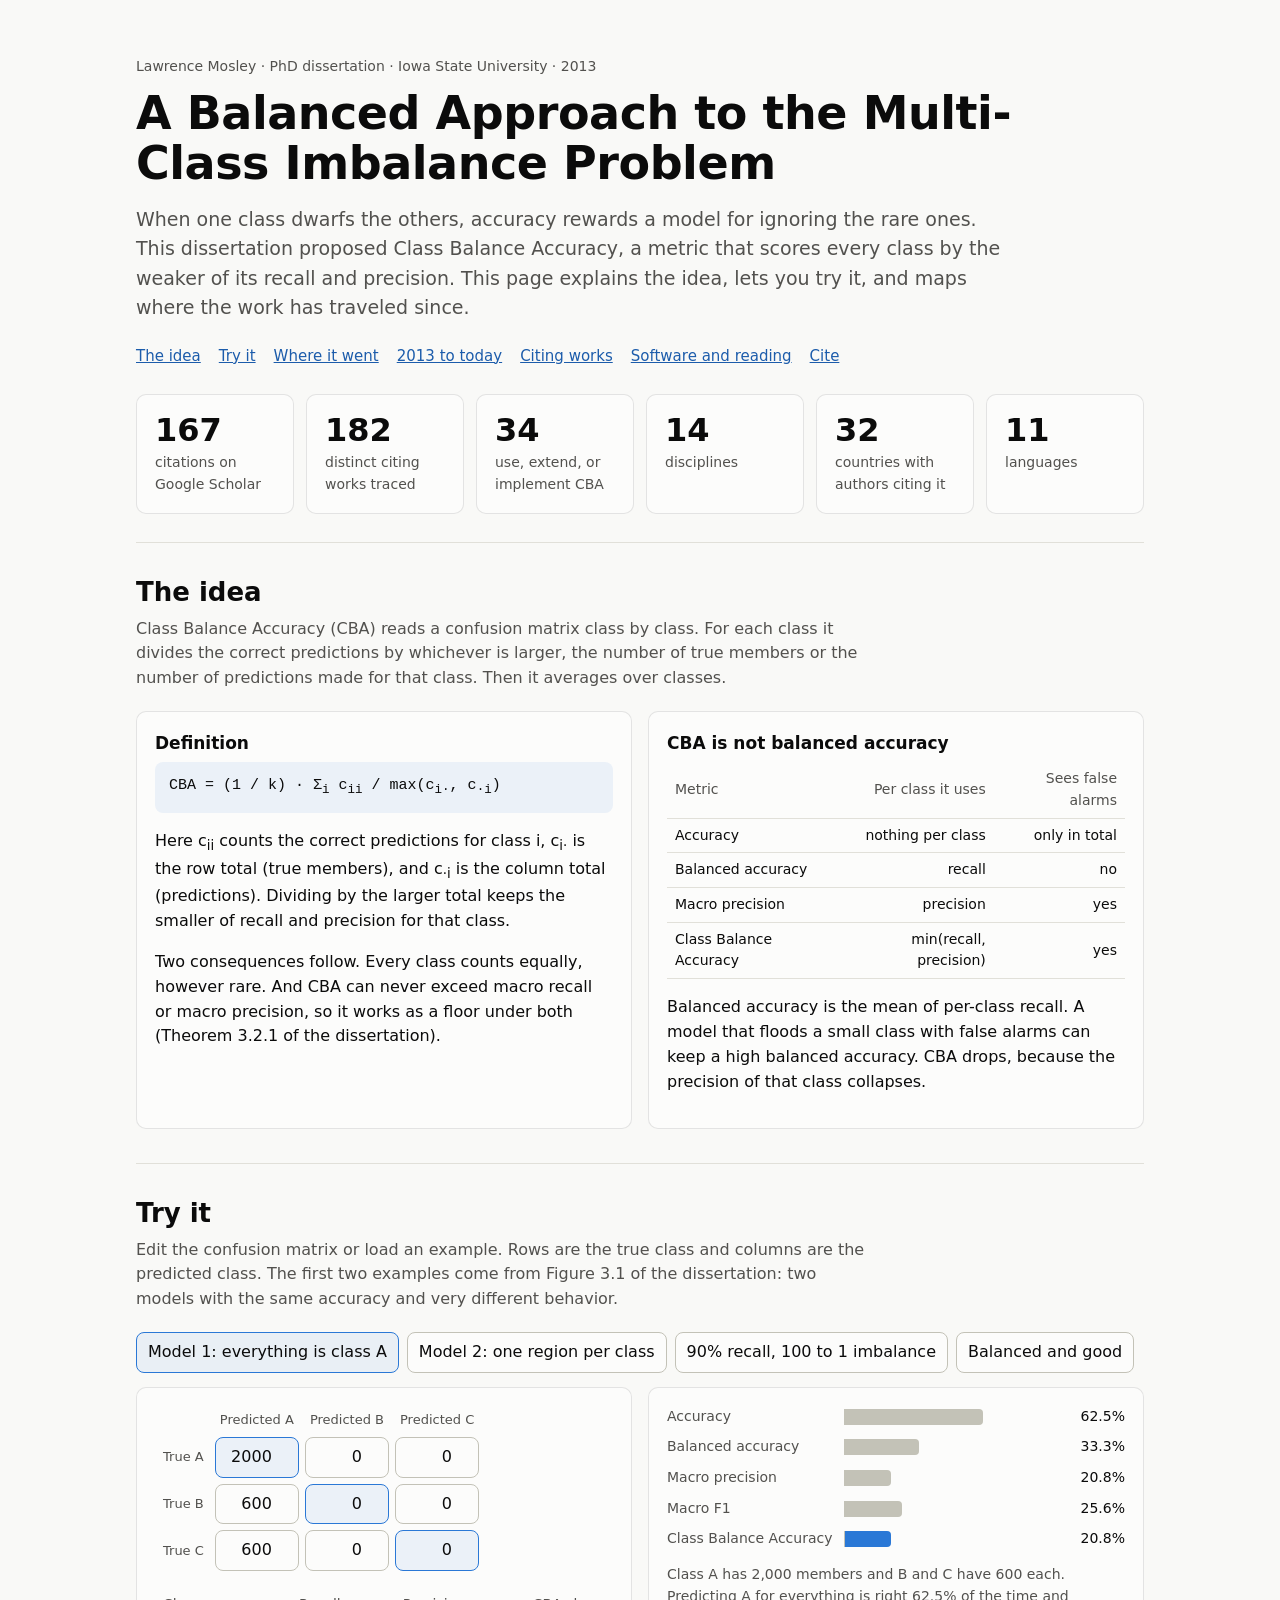
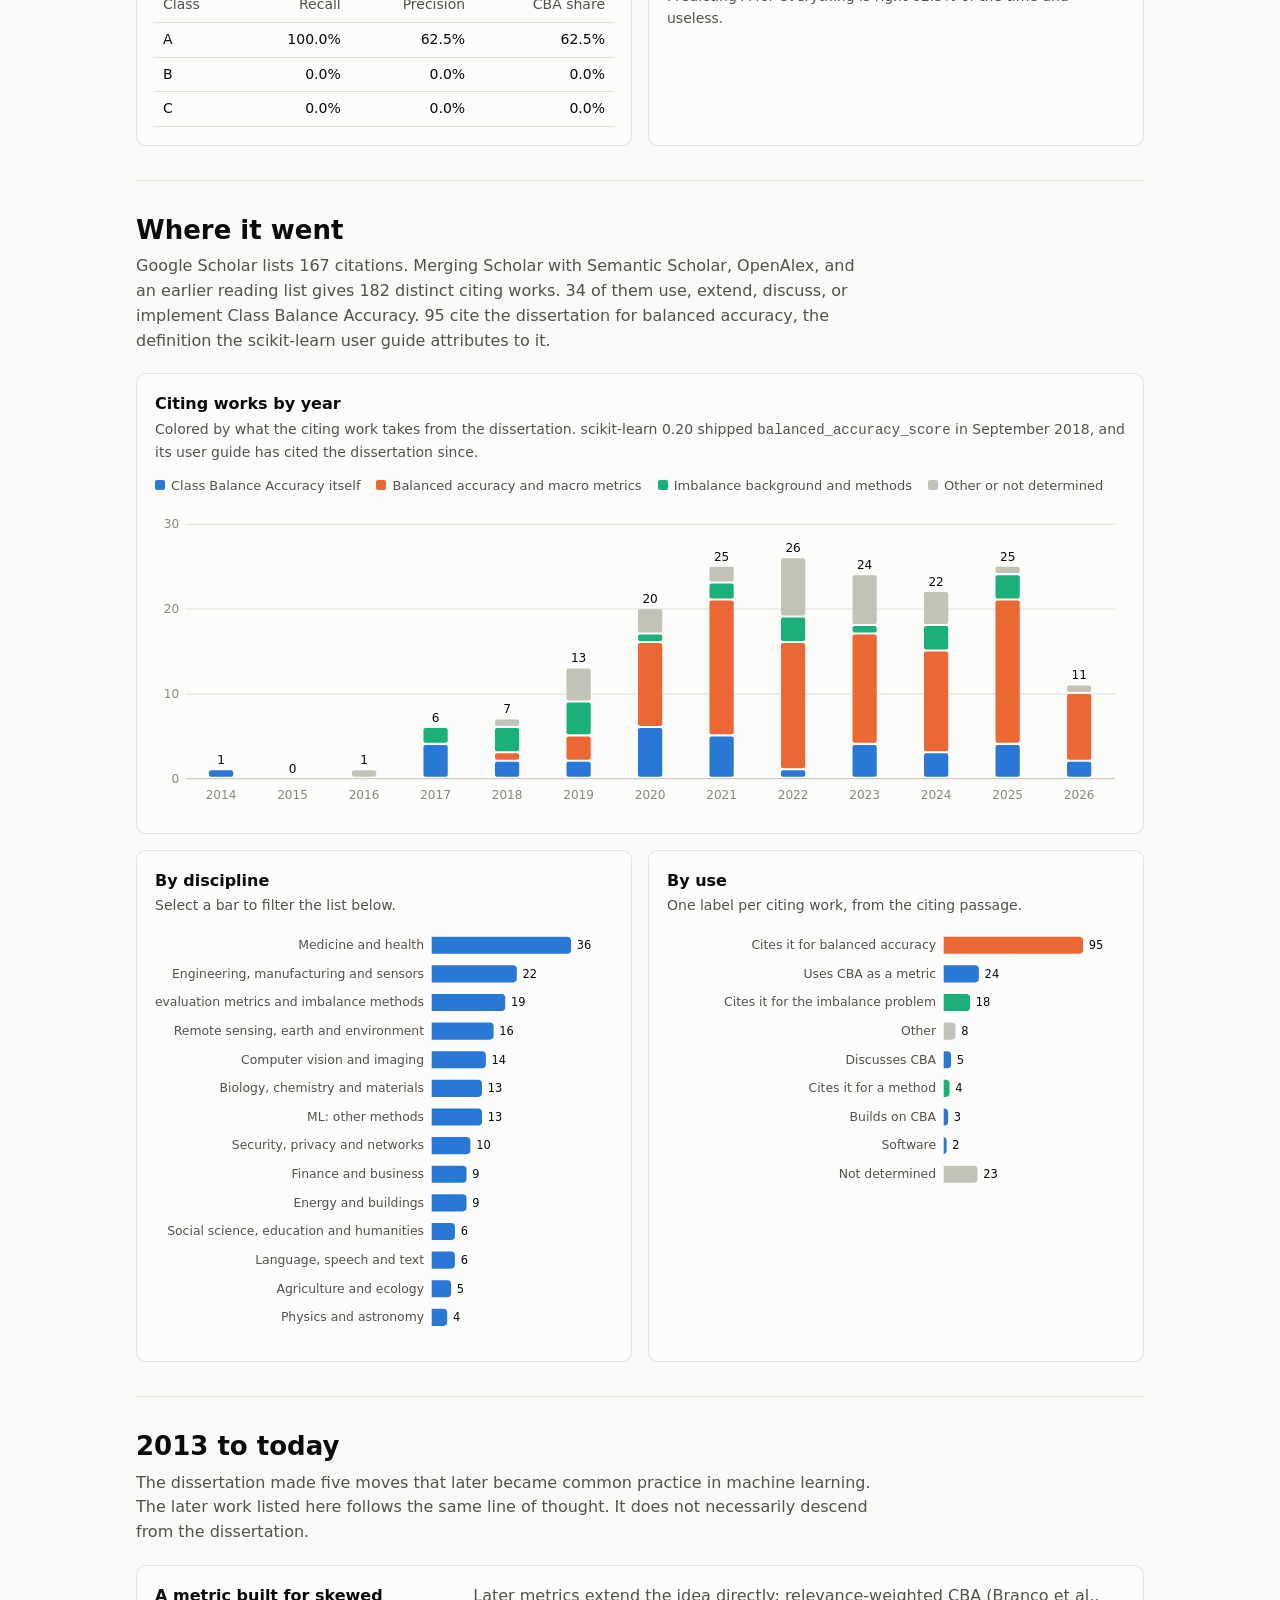
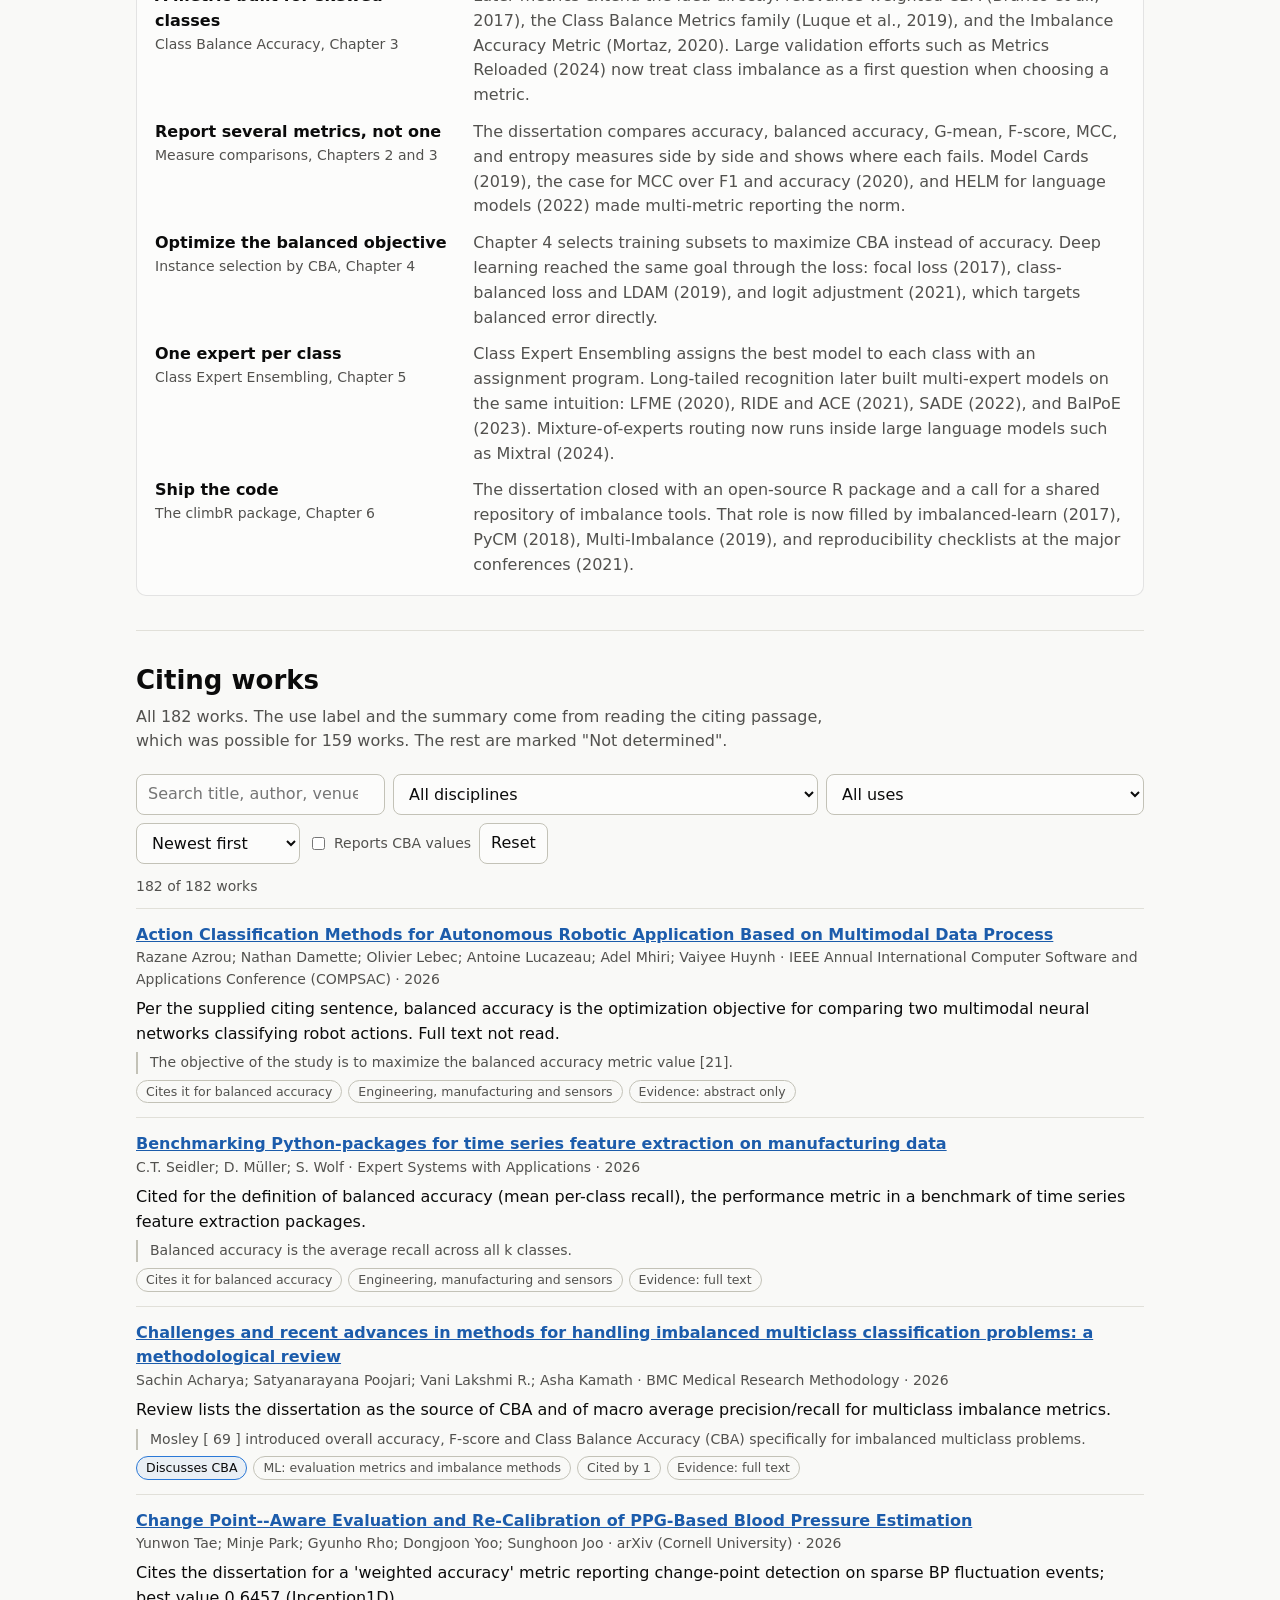
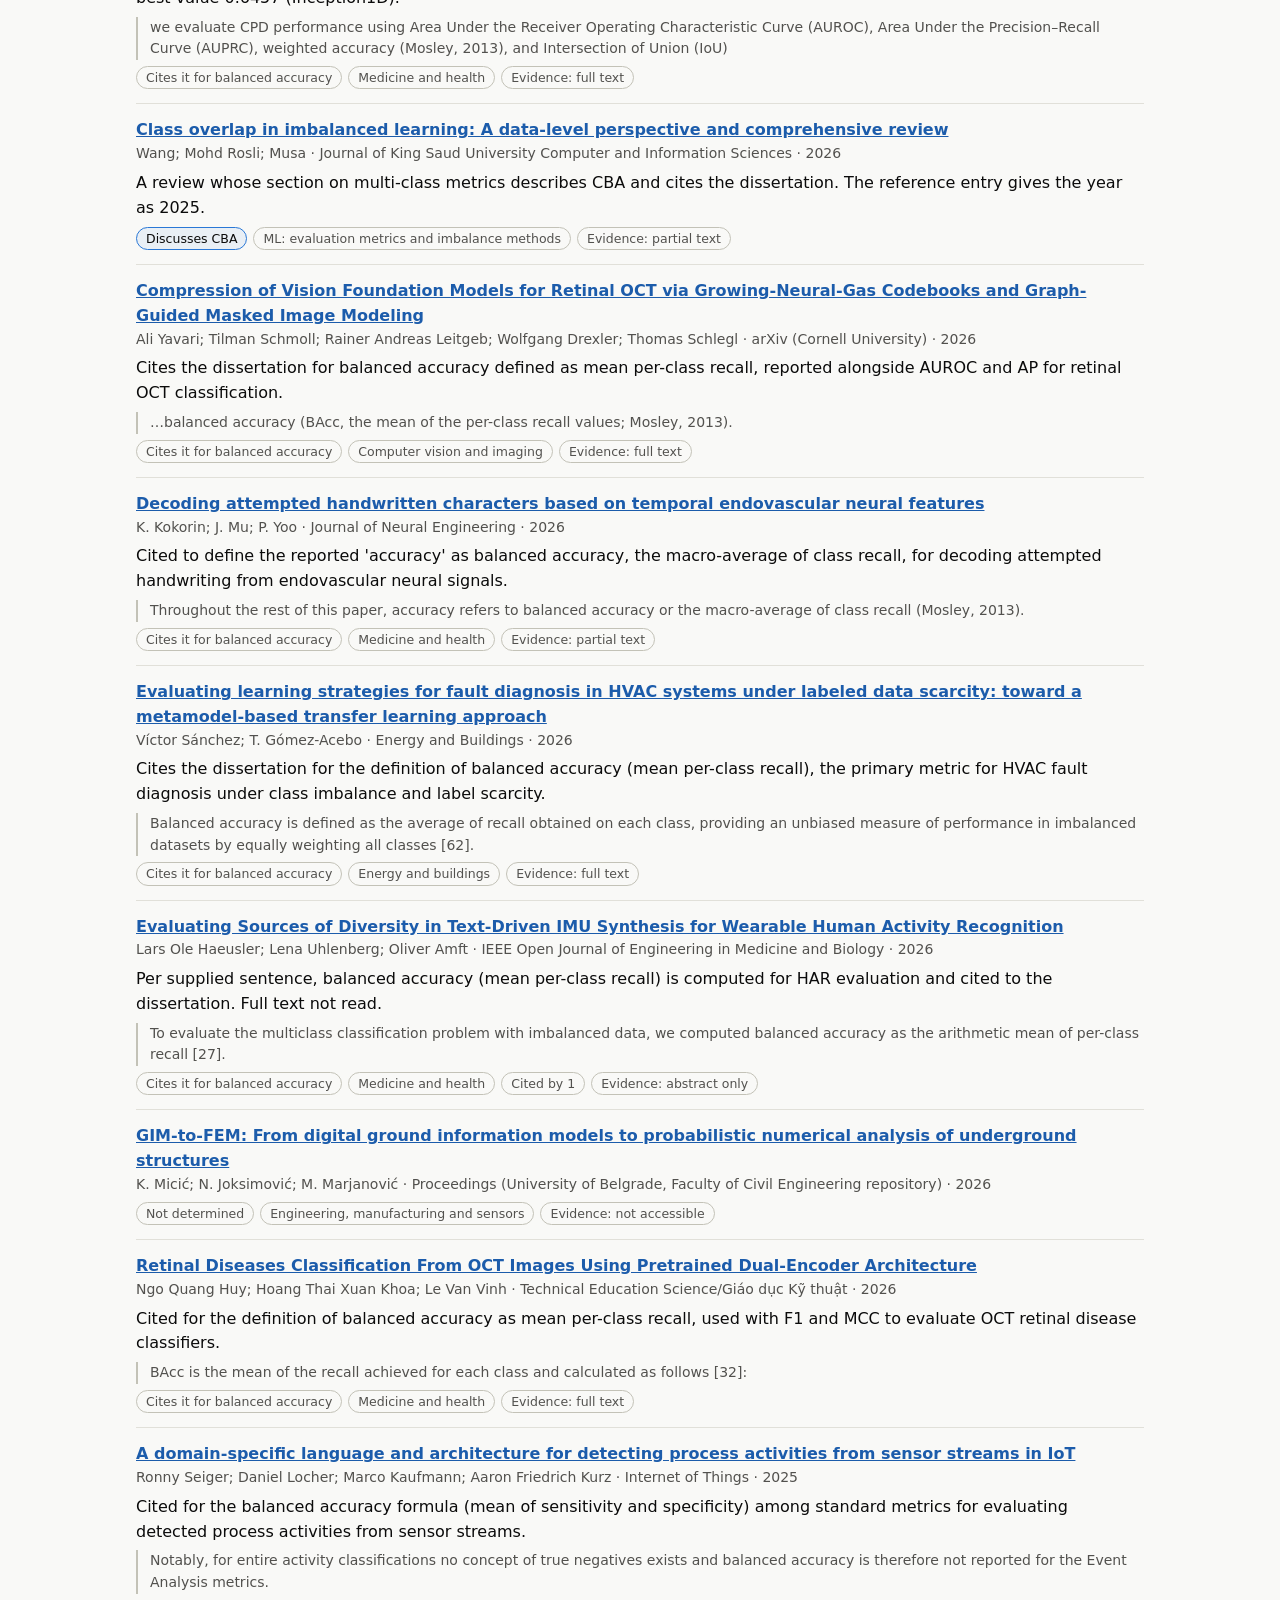
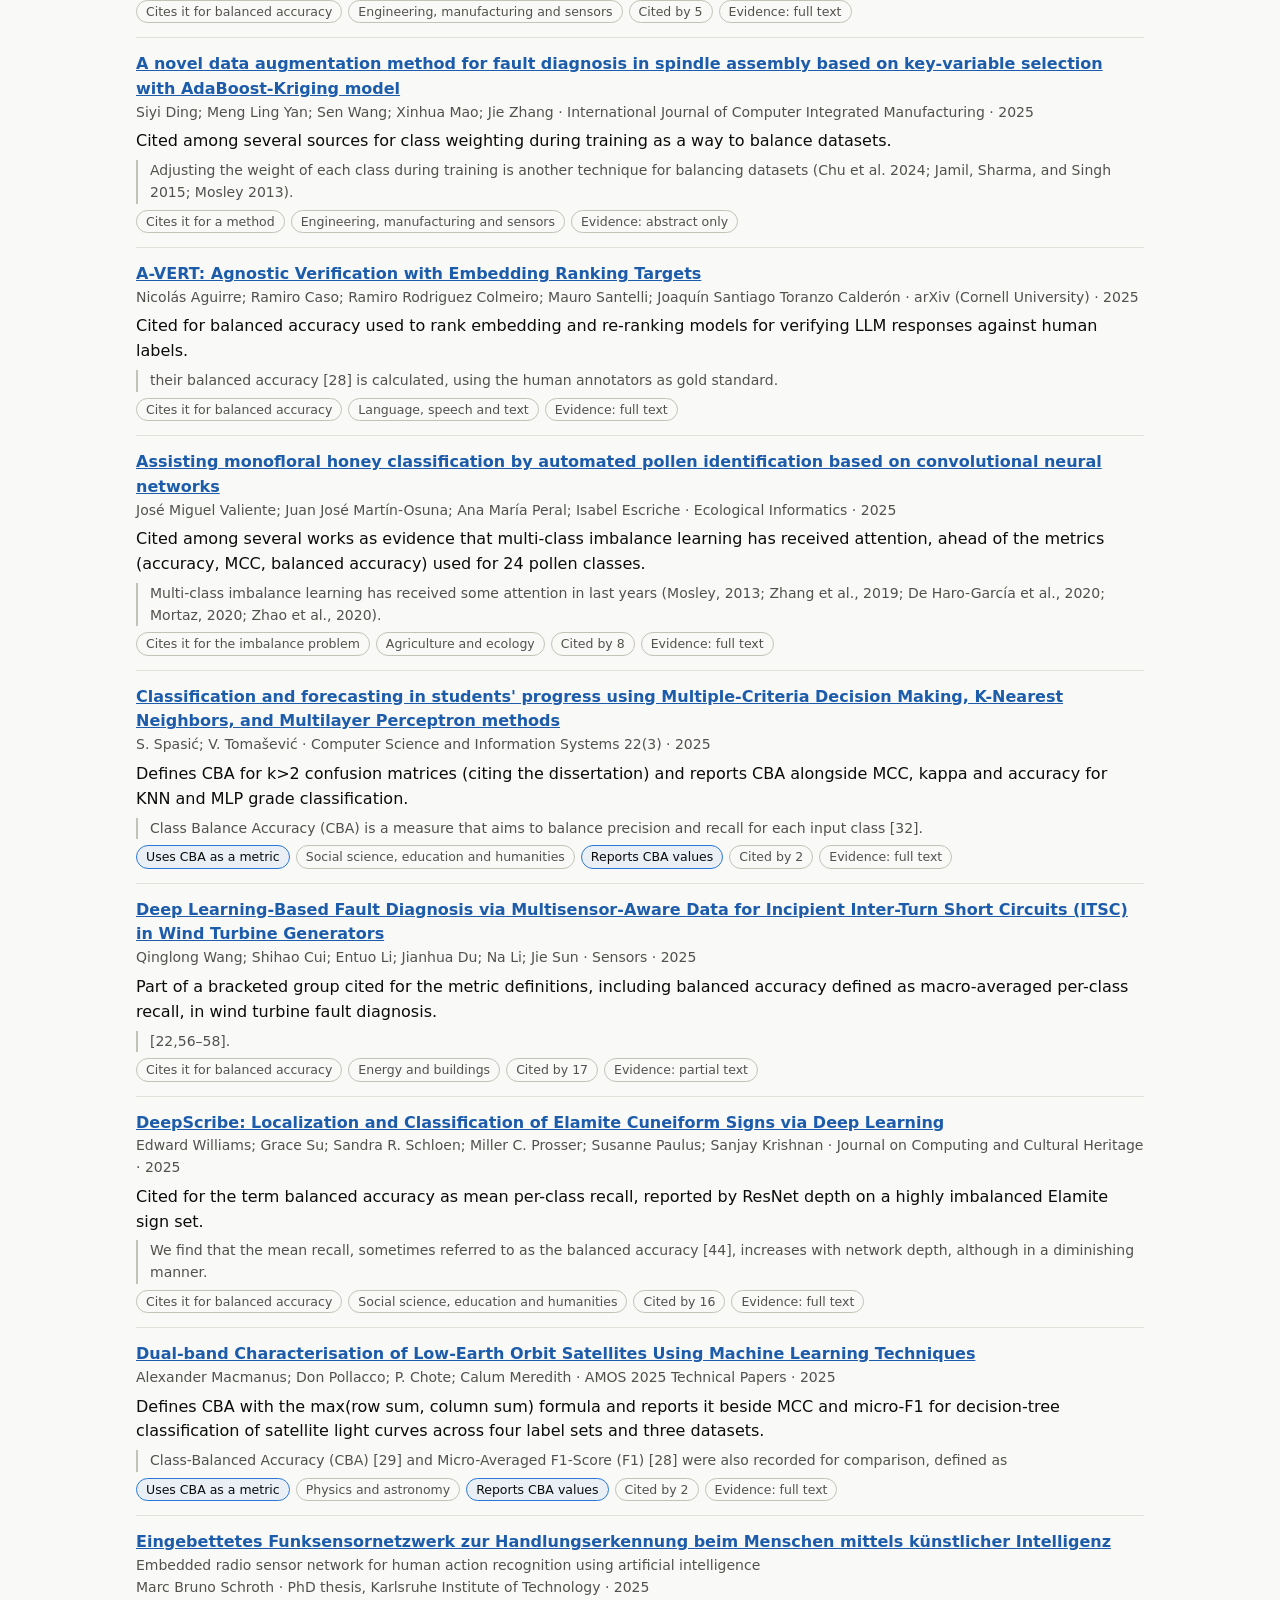
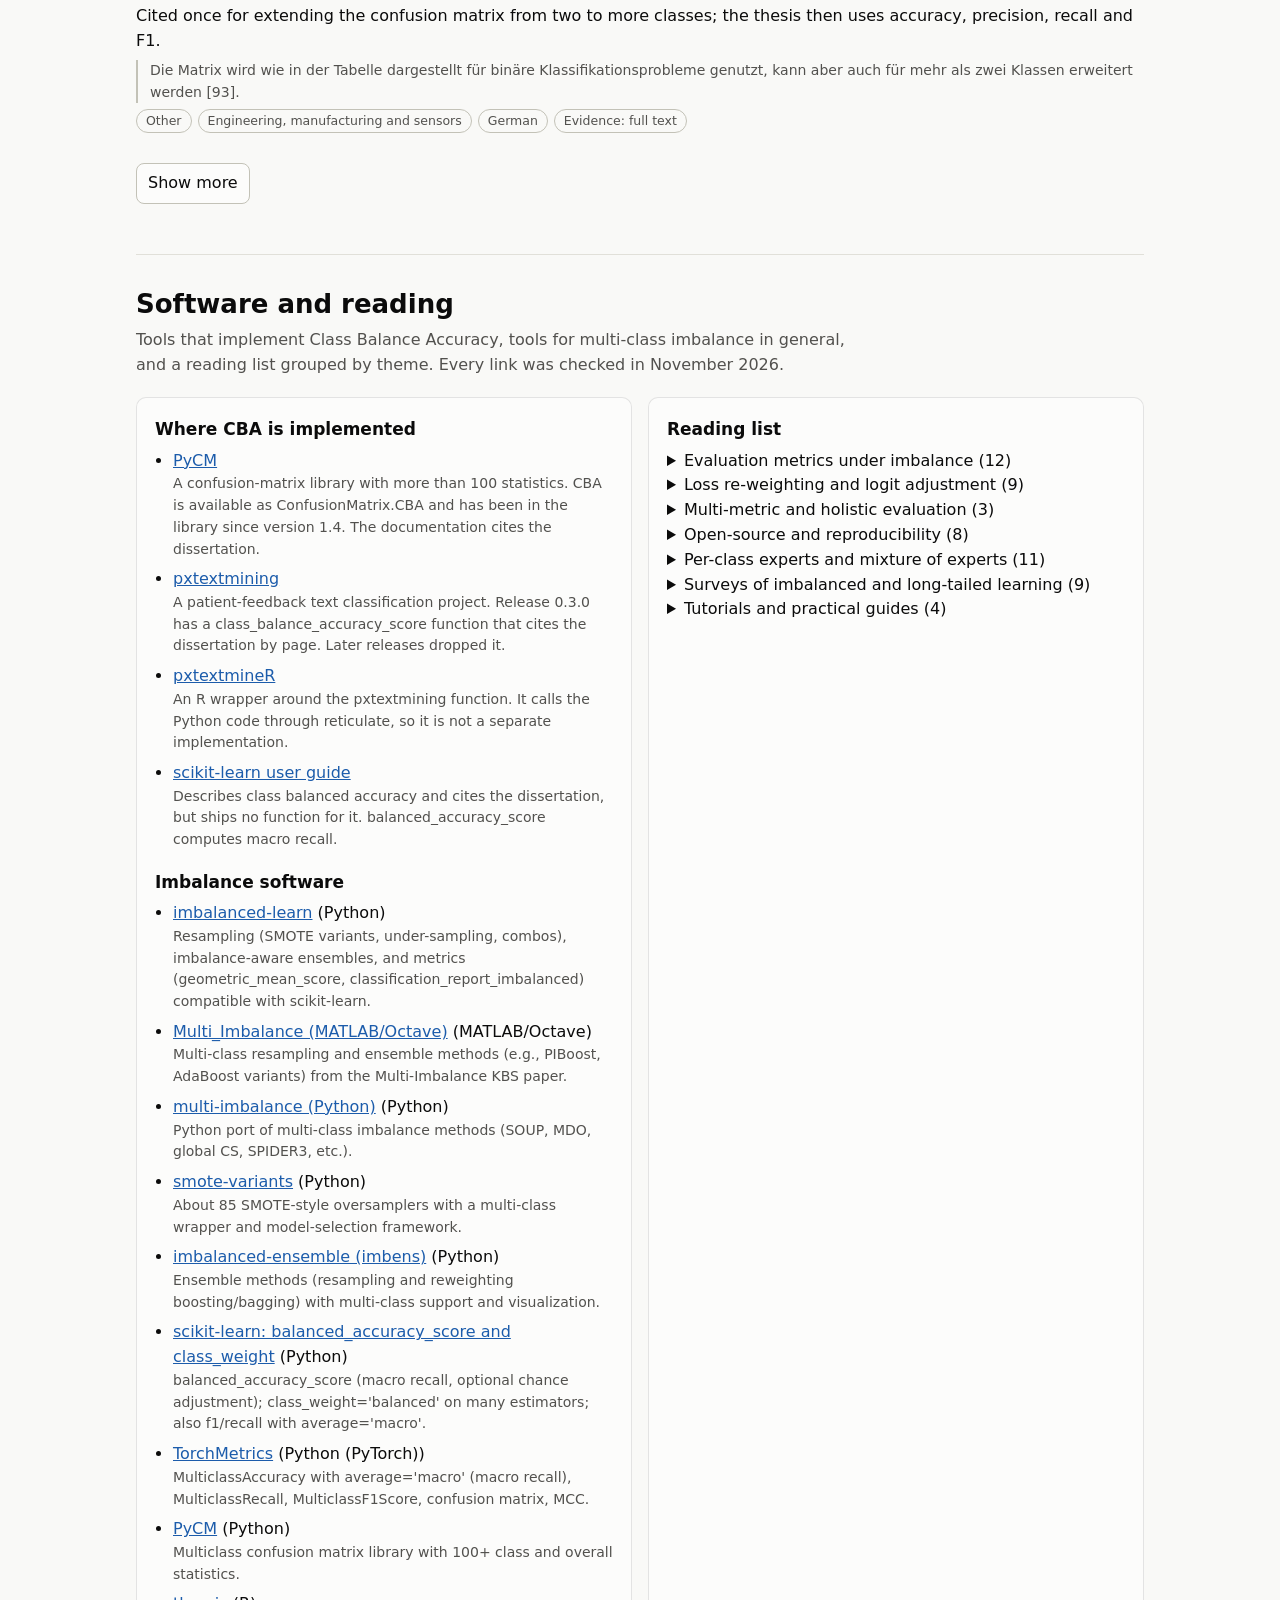
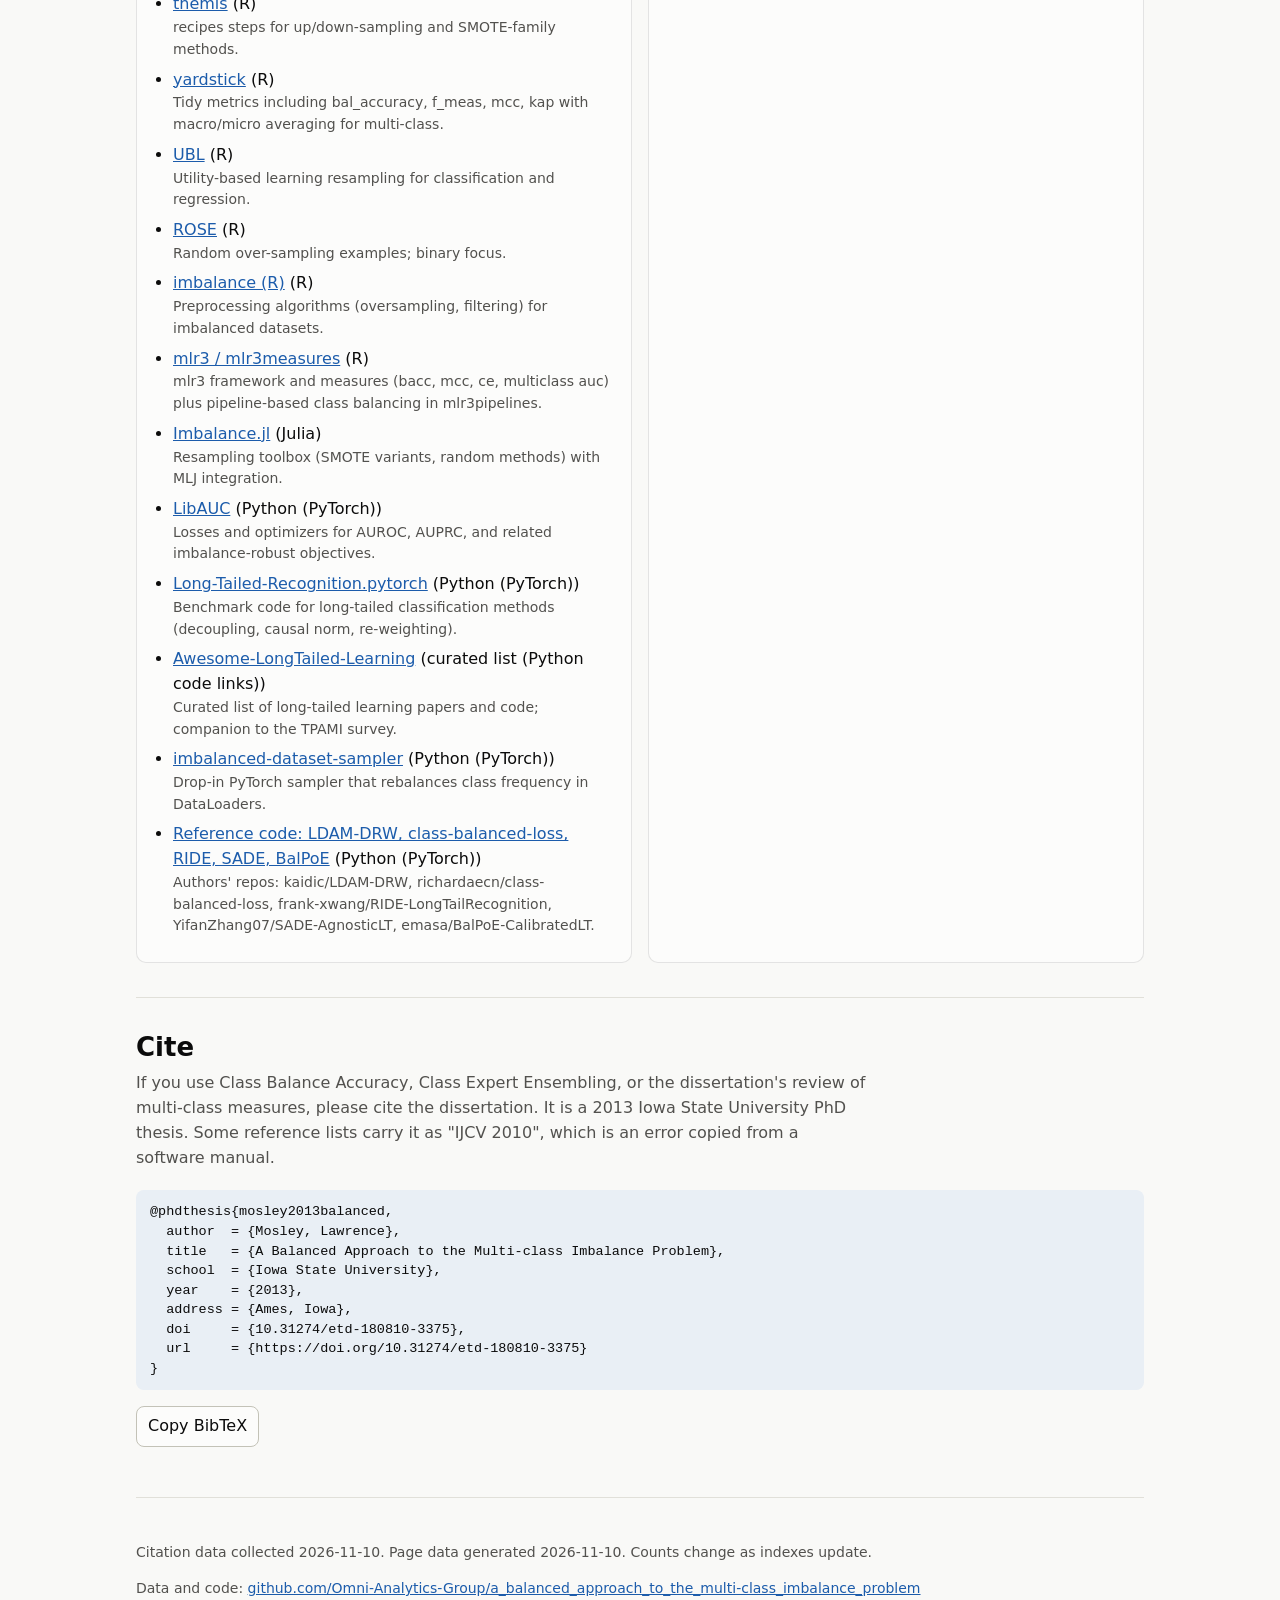
==== docs/index.html @ 53ce23ea "feat: rebuild the repo as a hub for Class Balance Accuracy and its citations Replace the 2022 README" ====
<!doctype html>
<html lang="en">
<head>
  <meta charset="utf-8">
  <meta name="viewport" content="width=device-width, initial-scale=1">
  <title>A Balanced Approach to the Multi-Class Imbalance Problem</title>
  <meta name="description" content="Class Balance Accuracy, the 2013 dissertation that introduced it, the works that cite it, and a guide to modern multi-class imbalance research.">
  <link rel="stylesheet" href="style.css">
</head>
<body>
  <div class="wrap">
    <header class="hero">
      <p class="eyebrow">Lawrence Mosley · PhD dissertation · Iowa State University · 2013</p>
      <h1>A Balanced Approach to the Multi-Class Imbalance Problem</h1>
      <p class="lede">When one class dwarfs the others, accuracy rewards a model for ignoring the rare ones. This dissertation proposed Class Balance Accuracy, a metric that scores every class by the weaker of its recall and precision. This page explains the idea, lets you try it, and maps where the work has traveled since.</p>
      <nav class="jump" aria-label="Sections">
        <a href="#idea">The idea</a>
        <a href="#try">Try it</a>
        <a href="#impact">Where it went</a>
        <a href="#lineage">2013 to today</a>
        <a href="#explorer">Citing works</a>
        <a href="#resources">Software and reading</a>
        <a href="#cite">Cite</a>
      </nav>
      <div class="tiles" id="tiles"></div>
    </header>

    <main>
      <section id="idea">
        <h2>The idea</h2>
        <p class="section-note">Class Balance Accuracy (CBA) reads a confusion matrix class by class. For each class it divides the correct predictions by whichever is larger, the number of true members or the number of predictions made for that class. Then it averages over classes.</p>
        <div class="two-col">
          <div class="card">
            <h3>Definition</h3>
            <div class="formula">CBA = (1 / k) · Σ<sub>i</sub> c<sub>ii</sub> / max(c<sub>i·</sub>, c<sub>·i</sub>)</div>
            <p>Here c<sub>ii</sub> counts the correct predictions for class i, c<sub>i·</sub> is the row total (true members), and c<sub>·i</sub> is the column total (predictions). Dividing by the larger total keeps the smaller of recall and precision for that class.</p>
            <p>Two consequences follow. Every class counts equally, however rare. And CBA can never exceed macro recall or macro precision, so it works as a floor under both (Theorem 3.2.1 of the dissertation).</p>
          </div>
          <div class="card">
            <h3>CBA is not balanced accuracy</h3>
            <table class="plain">
              <thead><tr><th>Metric</th><th>Per class it uses</th><th>Sees false alarms</th></tr></thead>
              <tbody>
                <tr><td>Accuracy</td><td>nothing per class</td><td>only in total</td></tr>
                <tr><td>Balanced accuracy</td><td>recall</td><td>no</td></tr>
                <tr><td>Macro precision</td><td>precision</td><td>yes</td></tr>
                <tr><td>Class Balance Accuracy</td><td>min(recall, precision)</td><td>yes</td></tr>
              </tbody>
            </table>
            <p>Balanced accuracy is the mean of per-class recall. A model that floods a small class with false alarms can keep a high balanced accuracy. CBA drops, because the precision of that class collapses.</p>
          </div>
        </div>
      </section>

      <section id="try">
        <h2>Try it</h2>
        <p class="section-note">Edit the confusion matrix or load an example. Rows are the true class and columns are the predicted class. The first two examples come from Figure 3.1 of the dissertation: two models with the same accuracy and very different behavior.</p>
        <div class="presets" id="presets"></div>
        <div class="two-col">
          <div class="card">
            <table class="matrix" id="matrix" aria-label="Confusion matrix"></table>
            <table class="plain" id="per-class" style="margin-top:14px"></table>
          </div>
          <div class="card">
            <div class="bars" id="metric-bars"></div>
            <p id="calc-note" class="chart-sub" style="margin-top:14px"></p>
          </div>
        </div>
      </section>

      <section id="impact">
        <h2>Where it went</h2>
        <p class="section-note" id="impact-note"></p>
        <div class="card" style="margin-bottom:16px">
          <p class="chart-title">Citing works by year</p>
          <p class="chart-sub">Colored by what the citing work takes from the dissertation. scikit-learn 0.20 shipped <code>balanced_accuracy_score</code> in September 2018, and its user guide has cited the dissertation since.</p>
          <div class="legend" id="year-legend"></div>
          <div id="year-chart"></div>
        </div>
        <div class="two-col">
          <div class="card">
            <p class="chart-title">By discipline</p>
            <p class="chart-sub">Select a bar to filter the list below.</p>
            <div id="discipline-chart"></div>
          </div>
          <div class="card">
            <p class="chart-title">By use</p>
            <p class="chart-sub">One label per citing work, from the citing passage.</p>
            <div id="usage-chart"></div>
          </div>
        </div>
      </section>

      <section id="lineage">
        <h2>2013 to today</h2>
        <p class="section-note">The dissertation made five moves that later became common practice in machine learning. The later work listed here follows the same line of thought. It does not necessarily descend from the dissertation.</p>
        <div class="card lineage">
          <div class="row">
            <div><div class="then">A metric built for skewed classes</div><div class="chapter">Class Balance Accuracy, Chapter 3</div></div>
            <p>Later metrics extend the idea directly: relevance-weighted CBA (Branco et al., 2017), the Class Balance Metrics family (Luque et al., 2019), and the Imbalance Accuracy Metric (Mortaz, 2020). Large validation efforts such as Metrics Reloaded (2024) now treat class imbalance as a first question when choosing a metric.</p>
          </div>
          <div class="row">
            <div><div class="then">Report several metrics, not one</div><div class="chapter">Measure comparisons, Chapters 2 and 3</div></div>
            <p>The dissertation compares accuracy, balanced accuracy, G-mean, F-score, MCC, and entropy measures side by side and shows where each fails. Model Cards (2019), the case for MCC over F1 and accuracy (2020), and HELM for language models (2022) made multi-metric reporting the norm.</p>
          </div>
          <div class="row">
            <div><div class="then">Optimize the balanced objective</div><div class="chapter">Instance selection by CBA, Chapter 4</div></div>
            <p>Chapter 4 selects training subsets to maximize CBA instead of accuracy. Deep learning reached the same goal through the loss: focal loss (2017), class-balanced loss and LDAM (2019), and logit adjustment (2021), which targets balanced error directly.</p>
          </div>
          <div class="row">
            <div><div class="then">One expert per class</div><div class="chapter">Class Expert Ensembling, Chapter 5</div></div>
            <p>Class Expert Ensembling assigns the best model to each class with an assignment program. Long-tailed recognition later built multi-expert models on the same intuition: LFME (2020), RIDE and ACE (2021), SADE (2022), and BalPoE (2023). Mixture-of-experts routing now runs inside large language models such as Mixtral (2024).</p>
          </div>
          <div class="row">
            <div><div class="then">Ship the code</div><div class="chapter">The climbR package, Chapter 6</div></div>
            <p>The dissertation closed with an open-source R package and a call for a shared repository of imbalance tools. That role is now filled by imbalanced-learn (2017), PyCM (2018), Multi-Imbalance (2019), and reproducibility checklists at the major conferences (2021).</p>
          </div>
        </div>
      </section>

      <section id="explorer">
        <h2>Citing works</h2>
        <p class="section-note" id="explorer-note"></p>
        <div class="filters">
          <input type="search" id="search" placeholder="Search title, author, venue, or domain" aria-label="Search citing works">
          <select id="filter-discipline" aria-label="Discipline"></select>
          <select id="filter-usage" aria-label="Use"></select>
          <select id="sort" aria-label="Sort">
            <option value="year">Newest first</option>
            <option value="cited">Most cited first</option>
            <option value="title">Title A to Z</option>
          </select>
          <label class="check"><input type="checkbox" id="filter-values"> Reports CBA values</label>
          <button type="button" id="reset">Reset</button>
        </div>
        <div class="count" id="count" aria-live="polite"></div>
        <div id="works"></div>
        <p><button type="button" id="more">Show more</button></p>
      </section>

      <section id="resources">
        <h2>Software and reading</h2>
        <p class="section-note">Tools that implement Class Balance Accuracy, tools for multi-class imbalance in general, and a reading list grouped by theme. Every link was checked in November 2026.</p>
        <div class="two-col">
          <div class="card">
            <h3>Where CBA is implemented</h3>
            <ul class="resource-list" id="implementations"></ul>
            <h3 style="margin-top:18px">Imbalance software</h3>
            <ul class="resource-list" id="software"></ul>
          </div>
          <div class="card">
            <h3>Reading list</h3>
            <div id="reading"></div>
          </div>
        </div>
      </section>

      <section id="cite">
        <h2>Cite</h2>
        <p class="section-note">If you use Class Balance Accuracy, Class Expert Ensembling, or the dissertation's review of multi-class measures, please cite the dissertation. It is a 2013 Iowa State University PhD thesis. Some reference lists carry it as "IJCV 2010", which is an error copied from a software manual.</p>
        <pre id="bibtex">@phdthesis{mosley2013balanced,
  author  = {Mosley, Lawrence},
  title   = {A Balanced Approach to the Multi-class Imbalance Problem},
  school  = {Iowa State University},
  year    = {2013},
  address = {Ames, Iowa},
  doi     = {10.31274/etd-180810-3375},
  url     = {https://doi.org/10.31274/etd-180810-3375}
}</pre>
        <p><button type="button" id="copy-bibtex">Copy BibTeX</button></p>
      </section>
    </main>

    <footer>
      <p id="footer-note"></p>
      <p>Data and code: <a href="https://github.com/Omni-Analytics-Group/a_balanced_approach_to_the_multi-class_imbalance_problem">github.com/Omni-Analytics-Group/a_balanced_approach_to_the_multi-class_imbalance_problem</a></p>
    </footer>
  </div>
  <div id="tooltip" aria-hidden="true"></div>
  <script src="data.js"></script>
  <script src="app.js"></script>
</body>
</html>
---- docs/style.css ----
:root {
  color-scheme: light;
  --page: #f9f9f7;
  --surface: #fcfcfb;
  --ink: #0b0b0b;
  --ink-2: #52514e;
  --muted: #898781;
  --grid: #e1e0d9;
  --axis: #c3c2b7;
  --border: rgba(11, 11, 11, 0.1);
  --series-1: #2a78d6;
  --series-2: #eb6834;
  --series-3: #1baf7a;
  --neutral: #c3c2b7;
  --link: #1c5cab;
  --wash: rgba(42, 120, 214, 0.08);
}

@media (prefers-color-scheme: dark) {
  :root {
    color-scheme: dark;
    --page: #0d0d0d;
    --surface: #1a1a19;
    --ink: #f0efec;
    --ink-2: #c3c2b7;
    --muted: #898781;
    --grid: #2c2c2a;
    --axis: #383835;
    --border: rgba(255, 255, 255, 0.1);
    --series-1: #3987e5;
    --series-2: #d95926;
    --series-3: #199e70;
    --neutral: #52514e;
    --link: #86b6ef;
    --wash: rgba(57, 135, 229, 0.14);
  }
}

* {
  box-sizing: border-box;
}

html {
  scroll-behavior: smooth;
}

body {
  margin: 0;
  background: var(--page);
  color: var(--ink);
  font-family: system-ui, -apple-system, "Segoe UI", sans-serif;
  font-size: 16px;
  line-height: 1.55;
}

a {
  color: var(--link);
}

.wrap {
  max-width: 1040px;
  margin: 0 auto;
  padding: 0 16px;
}

header.hero {
  padding: 56px 0 28px;
}

.eyebrow {
  color: var(--ink-2);
  font-size: 14px;
  margin: 0 0 10px;
}

h1 {
  font-size: clamp(30px, 5vw, 46px);
  line-height: 1.1;
  margin: 0 0 16px;
  letter-spacing: -0.01em;
}

.lede {
  font-size: 19px;
  color: var(--ink-2);
  max-width: 46em;
  margin: 0 0 22px;
}

nav.jump {
  display: flex;
  flex-wrap: wrap;
  gap: 8px 18px;
  font-size: 15px;
}

section {
  padding: 34px 0;
  border-top: 1px solid var(--grid);
}

h2 {
  font-size: 26px;
  line-height: 1.2;
  margin: 0 0 8px;
}

h3 {
  font-size: 17px;
  margin: 0 0 6px;
}

.section-note {
  color: var(--ink-2);
  max-width: 46em;
  margin: 0 0 20px;
}

.card {
  background: var(--surface);
  border: 1px solid var(--border);
  border-radius: 10px;
  padding: 18px;
}

.tiles {
  display: grid;
  grid-template-columns: repeat(auto-fit, minmax(150px, 1fr));
  gap: 12px;
  margin-top: 26px;
}

.tile .value {
  font-size: 32px;
  font-weight: 600;
  line-height: 1.1;
}

.tile .label {
  color: var(--ink-2);
  font-size: 14px;
  margin-top: 4px;
}

.two-col {
  display: grid;
  grid-template-columns: repeat(auto-fit, minmax(300px, 1fr));
  gap: 16px;
}

.formula {
  font-family: ui-monospace, SFMono-Regular, Menlo, monospace;
  font-size: 15px;
  background: var(--wash);
  border-radius: 8px;
  padding: 12px 14px;
  overflow-x: auto;
  white-space: nowrap;
}

/* Calculator */
.presets {
  display: flex;
  flex-wrap: wrap;
  gap: 8px;
  margin-bottom: 14px;
}

button,
select,
input[type="search"],
input[type="number"] {
  font: inherit;
  color: var(--ink);
  background: var(--surface);
  border: 1px solid var(--axis);
  border-radius: 8px;
  padding: 7px 11px;
}

button {
  cursor: pointer;
}

button:hover,
button[aria-pressed="true"] {
  background: var(--wash);
  border-color: var(--series-1);
}

table.matrix {
  border-collapse: collapse;
  font-variant-numeric: tabular-nums;
}

table.matrix th {
  font-weight: 500;
  font-size: 13px;
  color: var(--ink-2);
  padding: 4px 8px;
  text-align: center;
}

table.matrix td {
  padding: 3px;
}

table.matrix input {
  width: 84px;
  text-align: right;
}

table.matrix td.diagonal input {
  border-color: var(--series-1);
  background: var(--wash);
}

.bars {
  display: grid;
  grid-template-columns: max-content 1fr max-content;
  gap: 9px 12px;
  align-items: center;
}

.bars .name {
  font-size: 14px;
  color: var(--ink-2);
}

.bars .track {
  height: 16px;
  background: transparent;
  border-left: 1px solid var(--axis);
}

.bars .fill {
  height: 16px;
  min-width: 1px;
  border-radius: 0 4px 4px 0;
  background: var(--neutral);
  transition: width 0.2s ease;
}

.bars .fill.accent {
  background: var(--series-1);
}

.bars .number {
  font-variant-numeric: tabular-nums;
  font-size: 14px;
  min-width: 3.4em;
  text-align: right;
}

table.plain {
  border-collapse: collapse;
  width: 100%;
  font-size: 14px;
  font-variant-numeric: tabular-nums;
}

table.plain th,
table.plain td {
  text-align: right;
  padding: 6px 8px;
  border-bottom: 1px solid var(--grid);
}

table.plain th:first-child,
table.plain td:first-child {
  text-align: left;
}

table.plain th {
  color: var(--ink-2);
  font-weight: 500;
}

/* Charts */
.chart-title {
  font-weight: 600;
  margin: 0 0 2px;
}

.chart-sub {
  color: var(--ink-2);
  font-size: 14px;
  margin: 0 0 12px;
}

.legend {
  display: flex;
  flex-wrap: wrap;
  gap: 6px 16px;
  font-size: 13px;
  color: var(--ink-2);
  margin-bottom: 8px;
}

.legend .swatch {
  display: inline-block;
  width: 10px;
  height: 10px;
  border-radius: 2px;
  margin-right: 6px;
}

svg text {
  font-family: inherit;
  fill: var(--muted);
  font-size: 12px;
}

svg text.value {
  fill: var(--ink);
}

svg text.label {
  fill: var(--ink-2);
  font-size: 13px;
}

svg .hit {
  cursor: pointer;
}

/* Marks and labels sit above the hit areas, so let pointer events pass through them. */
svg .mark,
svg text {
  pointer-events: none;
}

svg .hit:focus-visible {
  outline: 2px solid var(--series-1);
  outline-offset: -2px;
}

svg .hit:hover + .mark,
svg .hit:focus + .mark {
  opacity: 0.8;
}

#tooltip {
  position: fixed;
  pointer-events: none;
  background: var(--ink);
  color: var(--surface);
  font-size: 13px;
  line-height: 1.4;
  padding: 7px 10px;
  border-radius: 6px;
  max-width: 280px;
  z-index: 10;
  opacity: 0;
  transition: opacity 0.08s;
  white-space: pre-line;
}

/* Lineage */
.lineage {
  display: grid;
  gap: 12px;
}

.lineage .row {
  display: grid;
  grid-template-columns: minmax(180px, 1fr) 2.2fr;
  gap: 8px 22px;
}

.lineage .then {
  font-weight: 600;
}

.lineage .chapter {
  color: var(--ink-2);
  font-size: 14px;
}

.lineage p {
  margin: 0;
  color: var(--ink-2);
}

@media (max-width: 640px) {
  .lineage .row {
    grid-template-columns: 1fr;
  }
}

/* Explorer */
.filters {
  display: flex;
  flex-wrap: wrap;
  gap: 8px;
  margin-bottom: 12px;
}

.filters input[type="search"] {
  flex: 1 1 220px;
}

.filters label.check {
  display: inline-flex;
  align-items: center;
  gap: 6px;
  font-size: 14px;
  color: var(--ink-2);
}

.count {
  color: var(--ink-2);
  font-size: 14px;
  margin-bottom: 10px;
}

.work {
  padding: 14px 0;
  border-top: 1px solid var(--grid);
}

.work .title {
  font-weight: 600;
}

.work .meta {
  color: var(--ink-2);
  font-size: 14px;
}

.work .how {
  margin: 6px 0 0;
}

.work blockquote {
  margin: 6px 0 0;
  padding-left: 12px;
  border-left: 2px solid var(--axis);
  color: var(--ink-2);
  font-size: 14px;
}

.chips {
  display: flex;
  flex-wrap: wrap;
  gap: 6px;
  margin-top: 6px;
}

.chip {
  font-size: 12.5px;
  color: var(--ink-2);
  border: 1px solid var(--axis);
  border-radius: 999px;
  padding: 1px 9px;
}

.chip.cba {
  border-color: var(--series-1);
  background: var(--wash);
  color: var(--ink);
}

.resource-list {
  margin: 0;
  padding-left: 18px;
}

.resource-list li {
  margin-bottom: 7px;
}

.resource-list .aside {
  color: var(--ink-2);
  font-size: 14px;
}

pre {
  background: var(--wash);
  border-radius: 8px;
  padding: 12px 14px;
  overflow-x: auto;
  font-size: 13.5px;
  line-height: 1.45;
}

footer {
  padding: 30px 0 60px;
  color: var(--ink-2);
  font-size: 14px;
  border-top: 1px solid var(--grid);
}
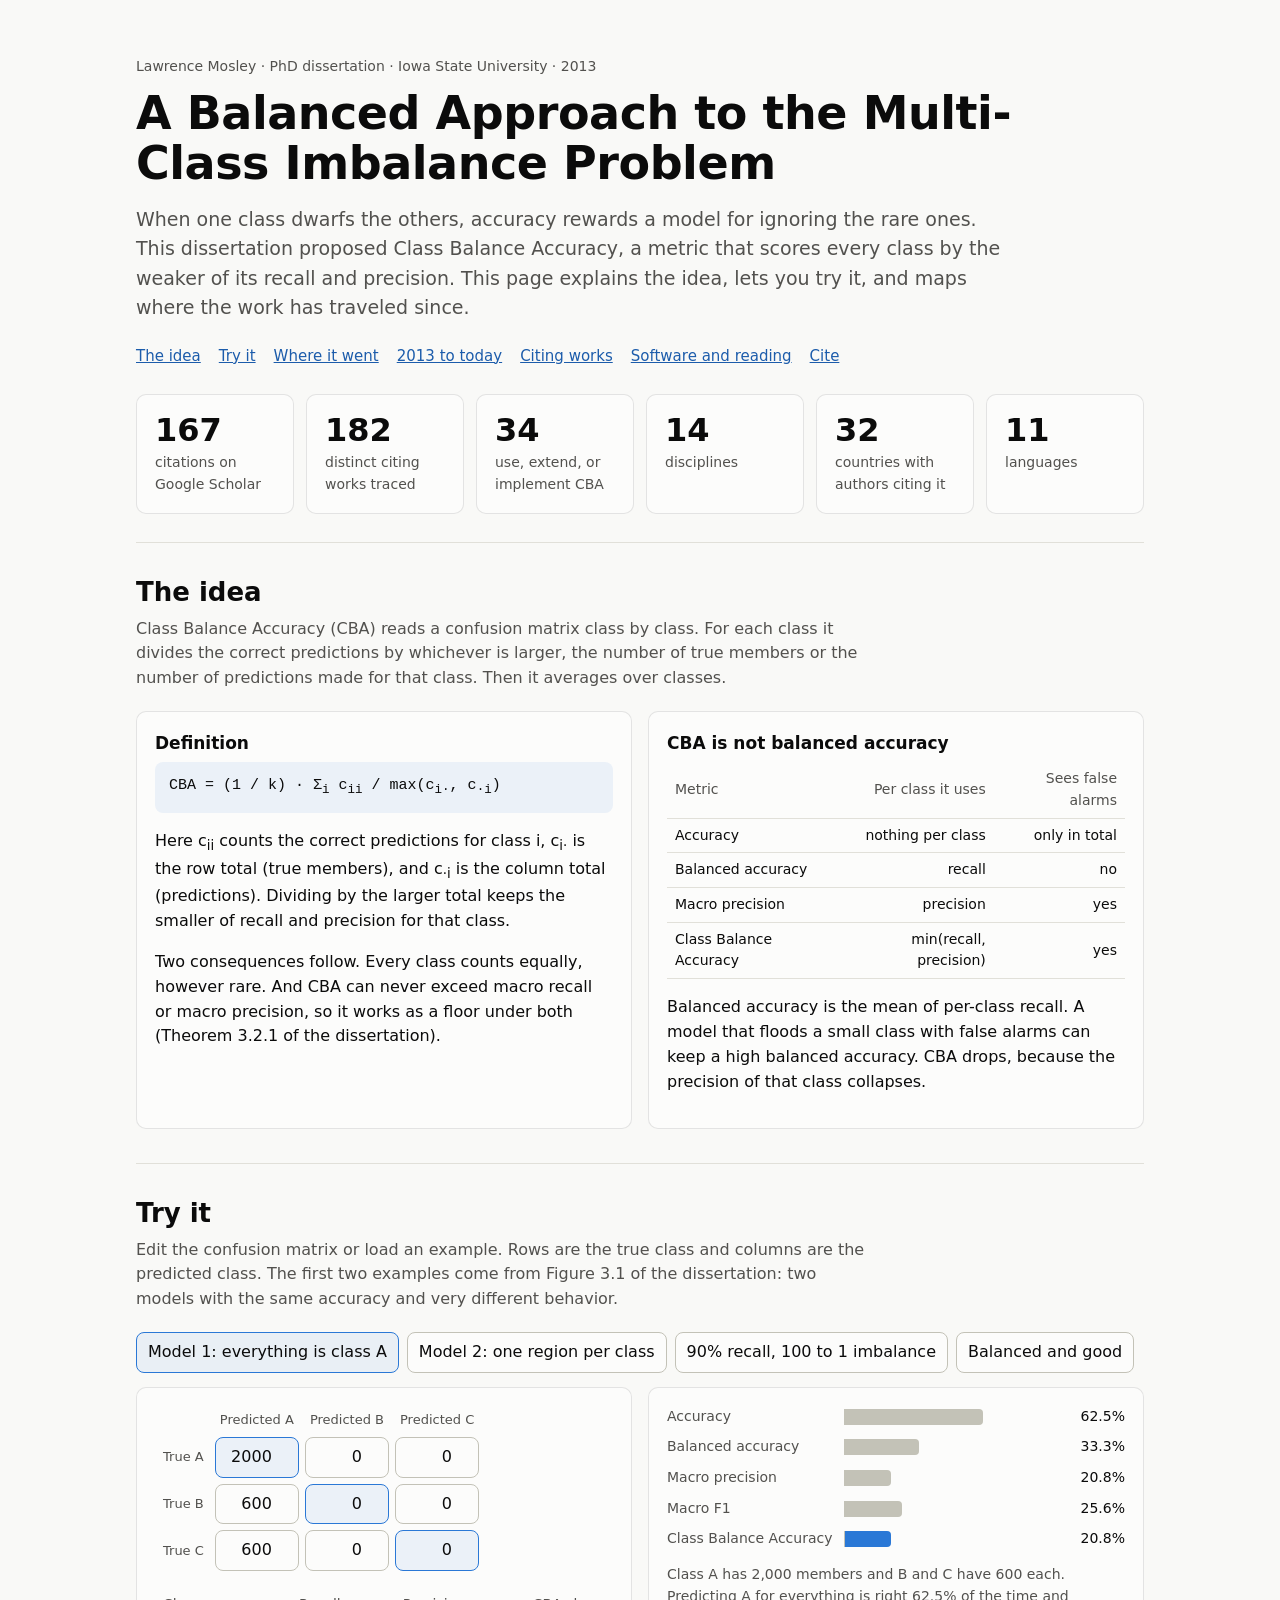
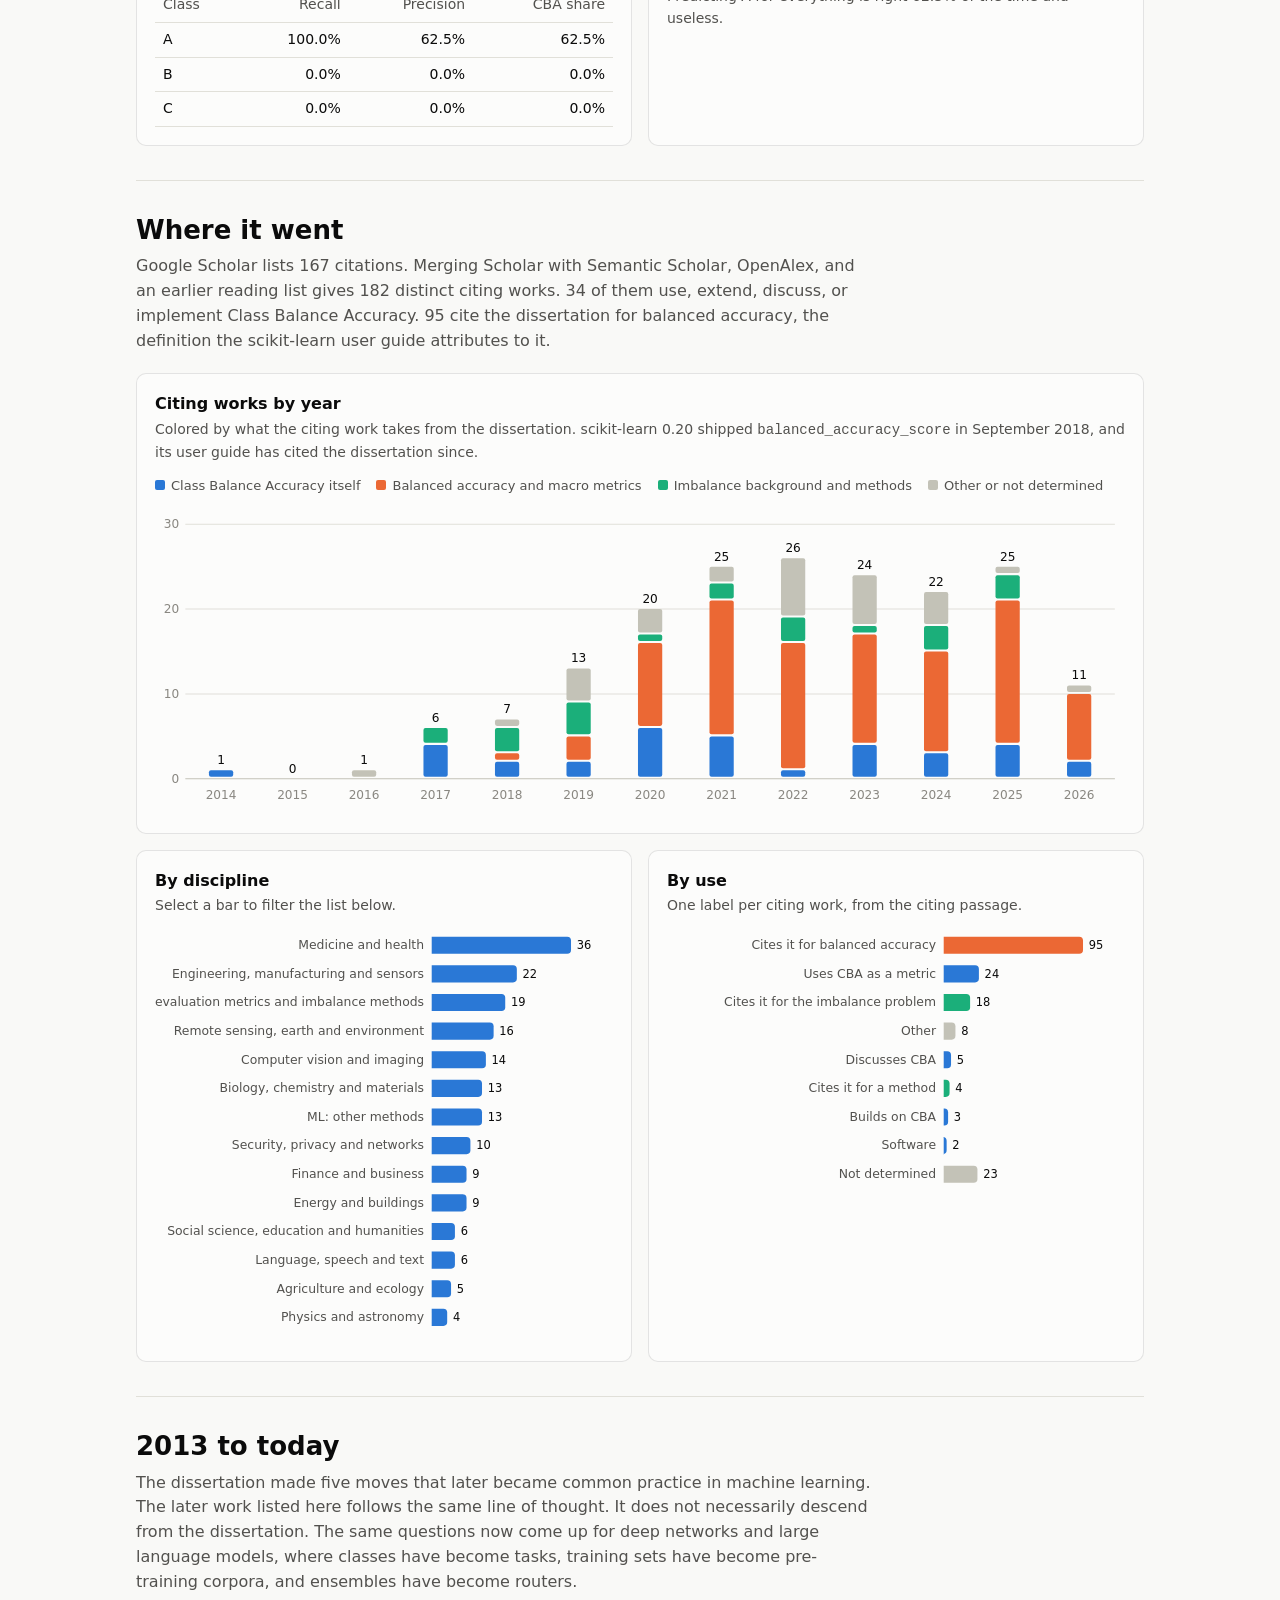
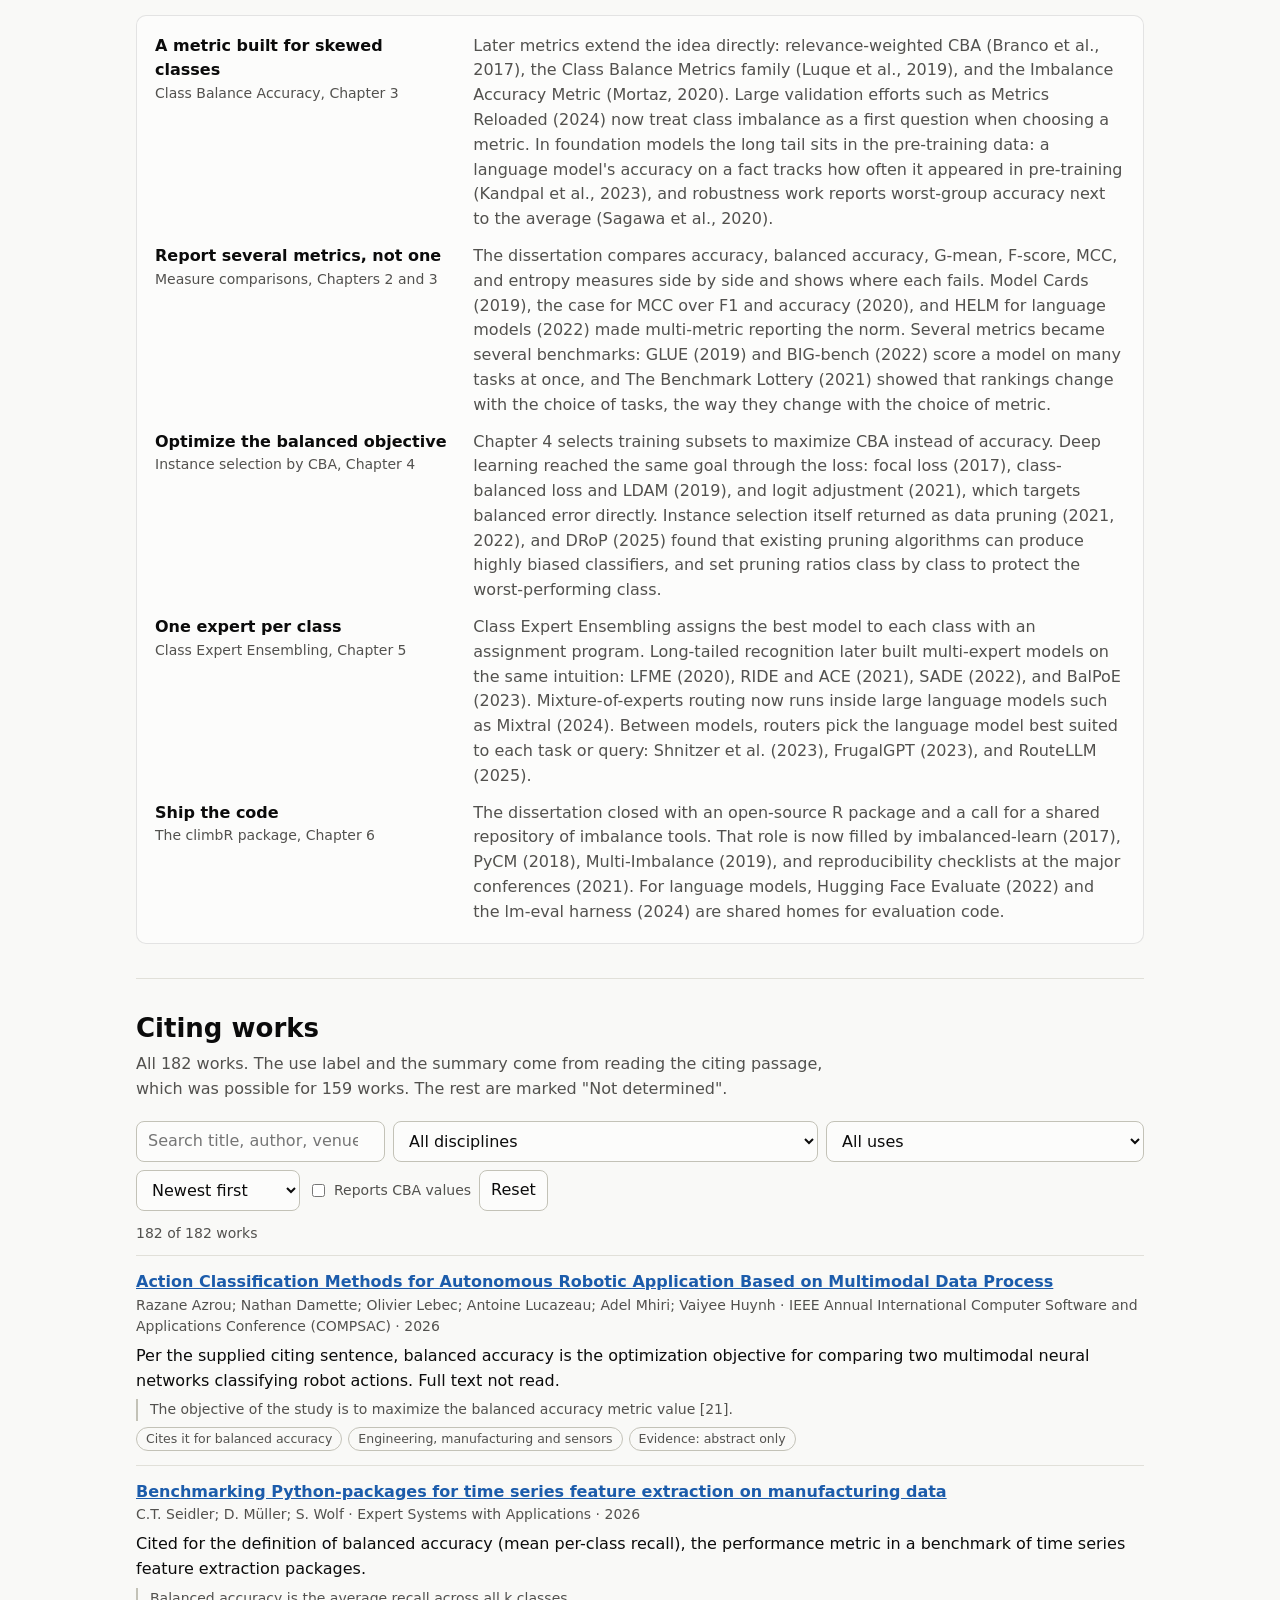
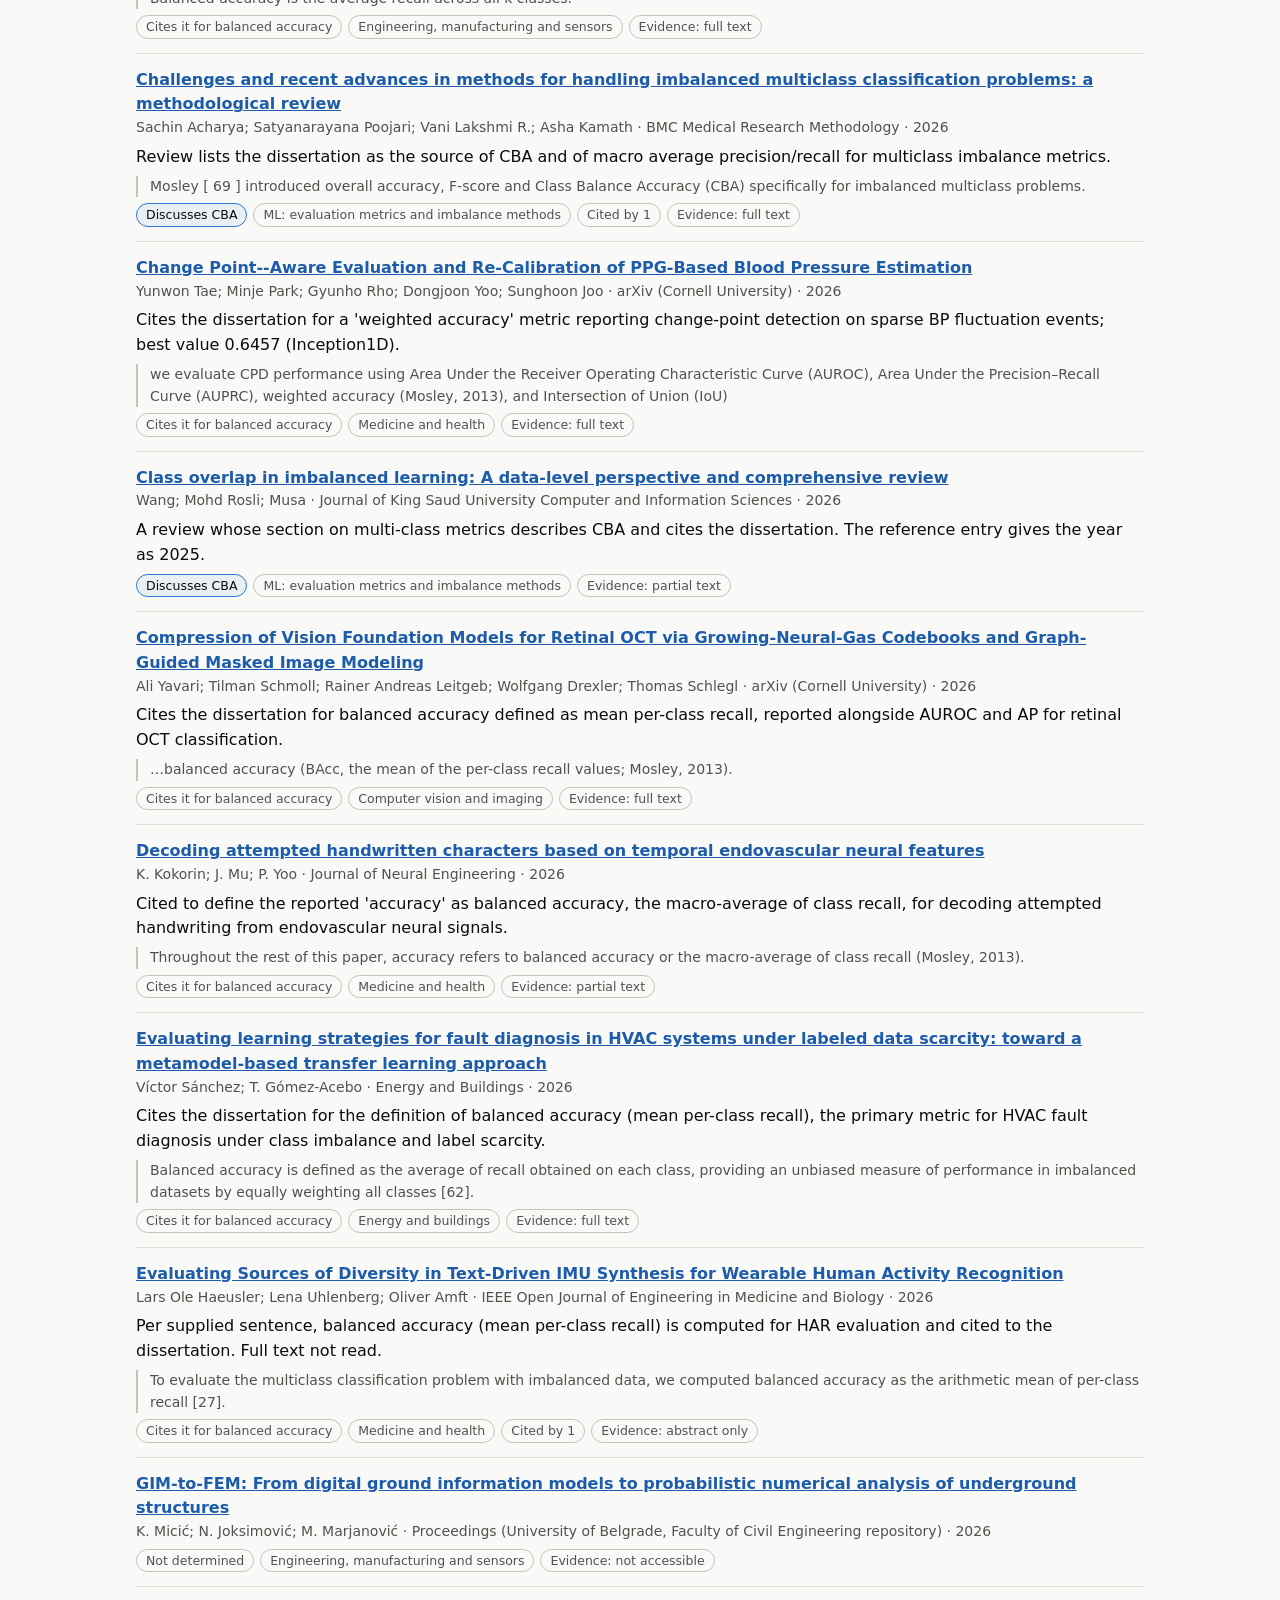
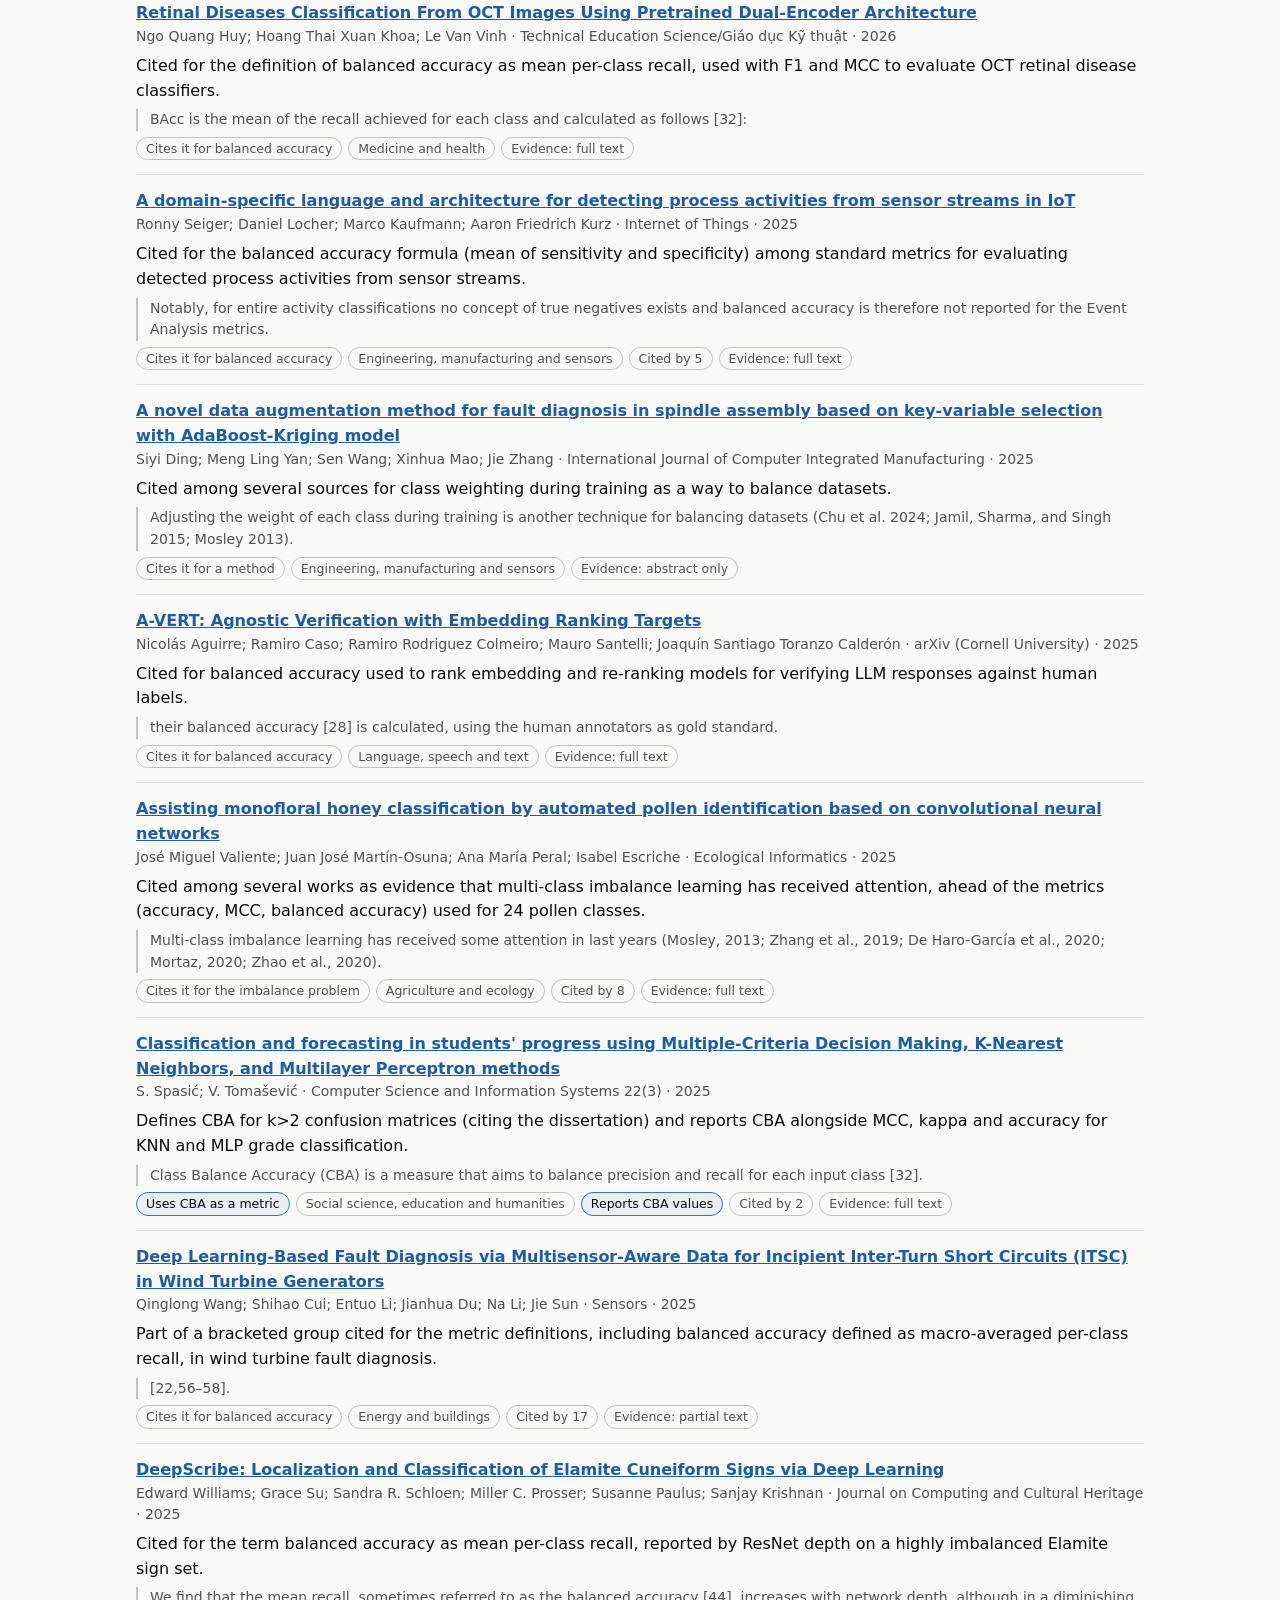
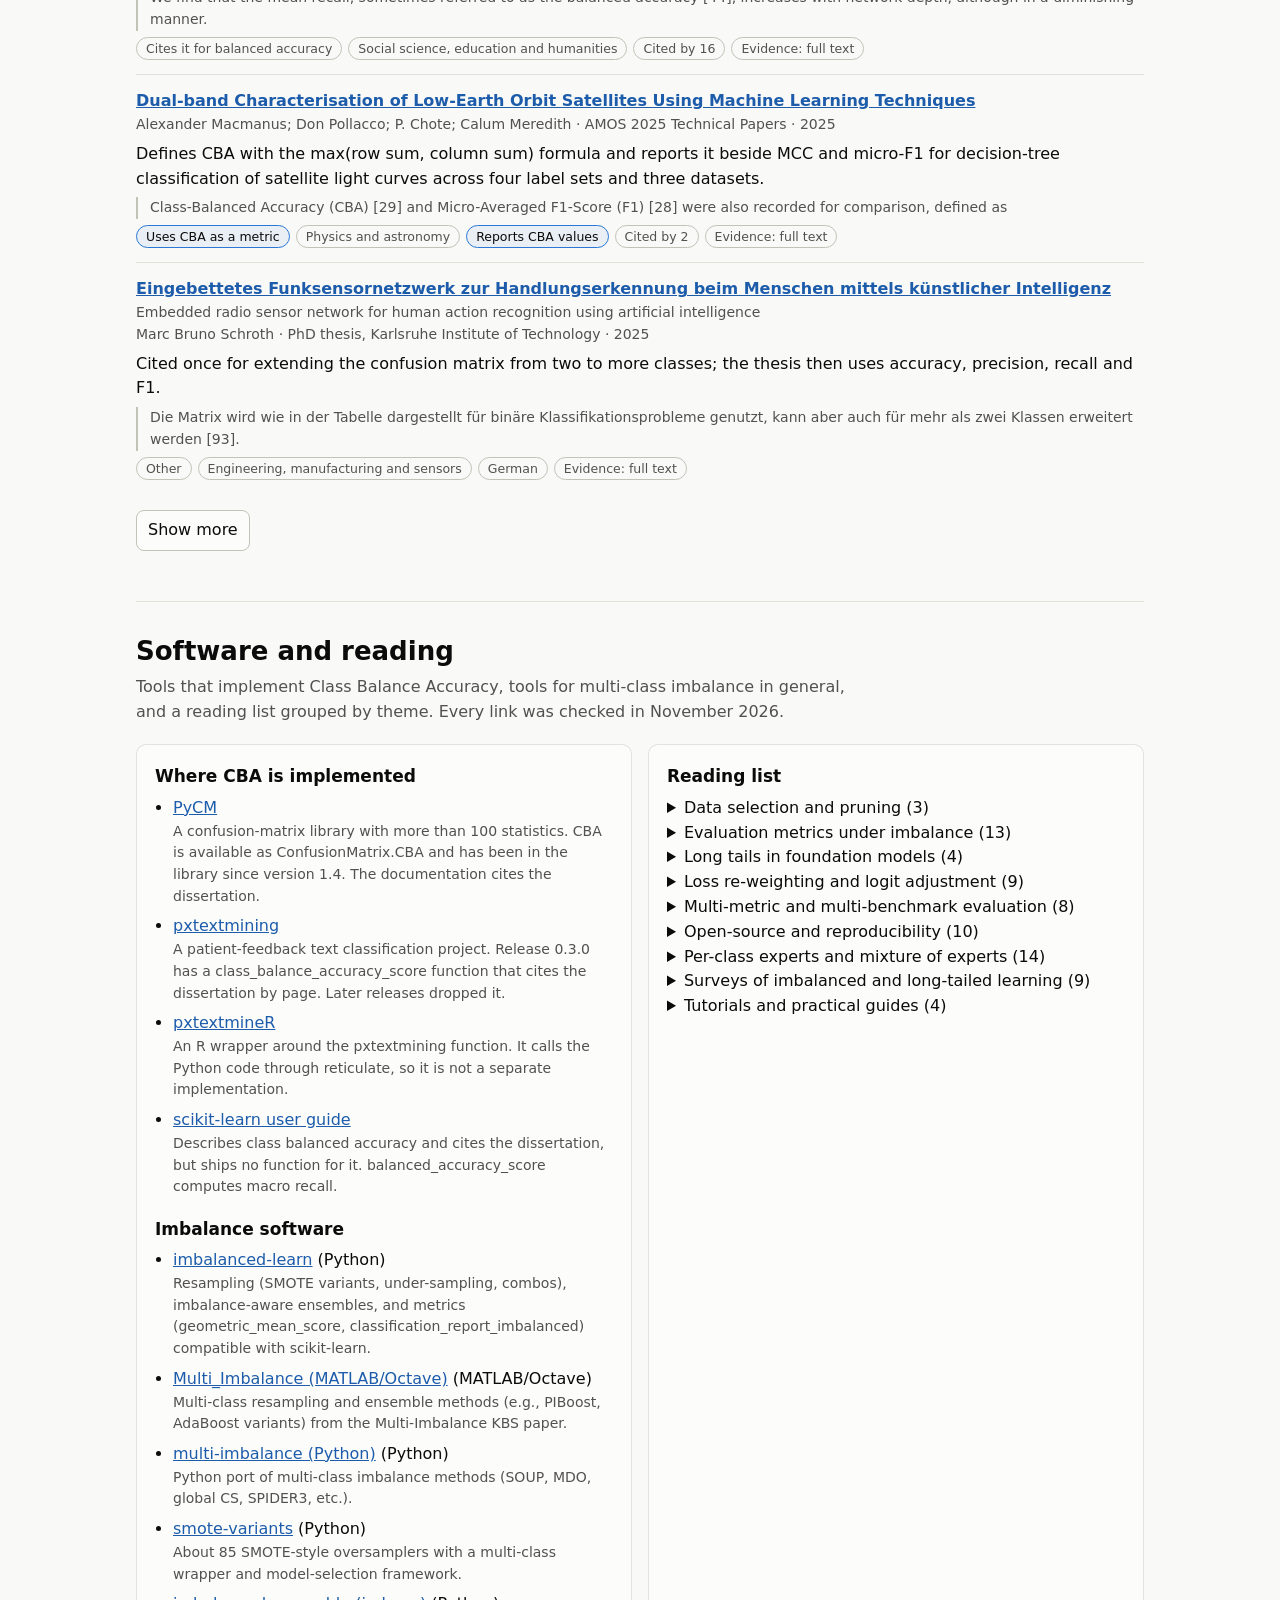
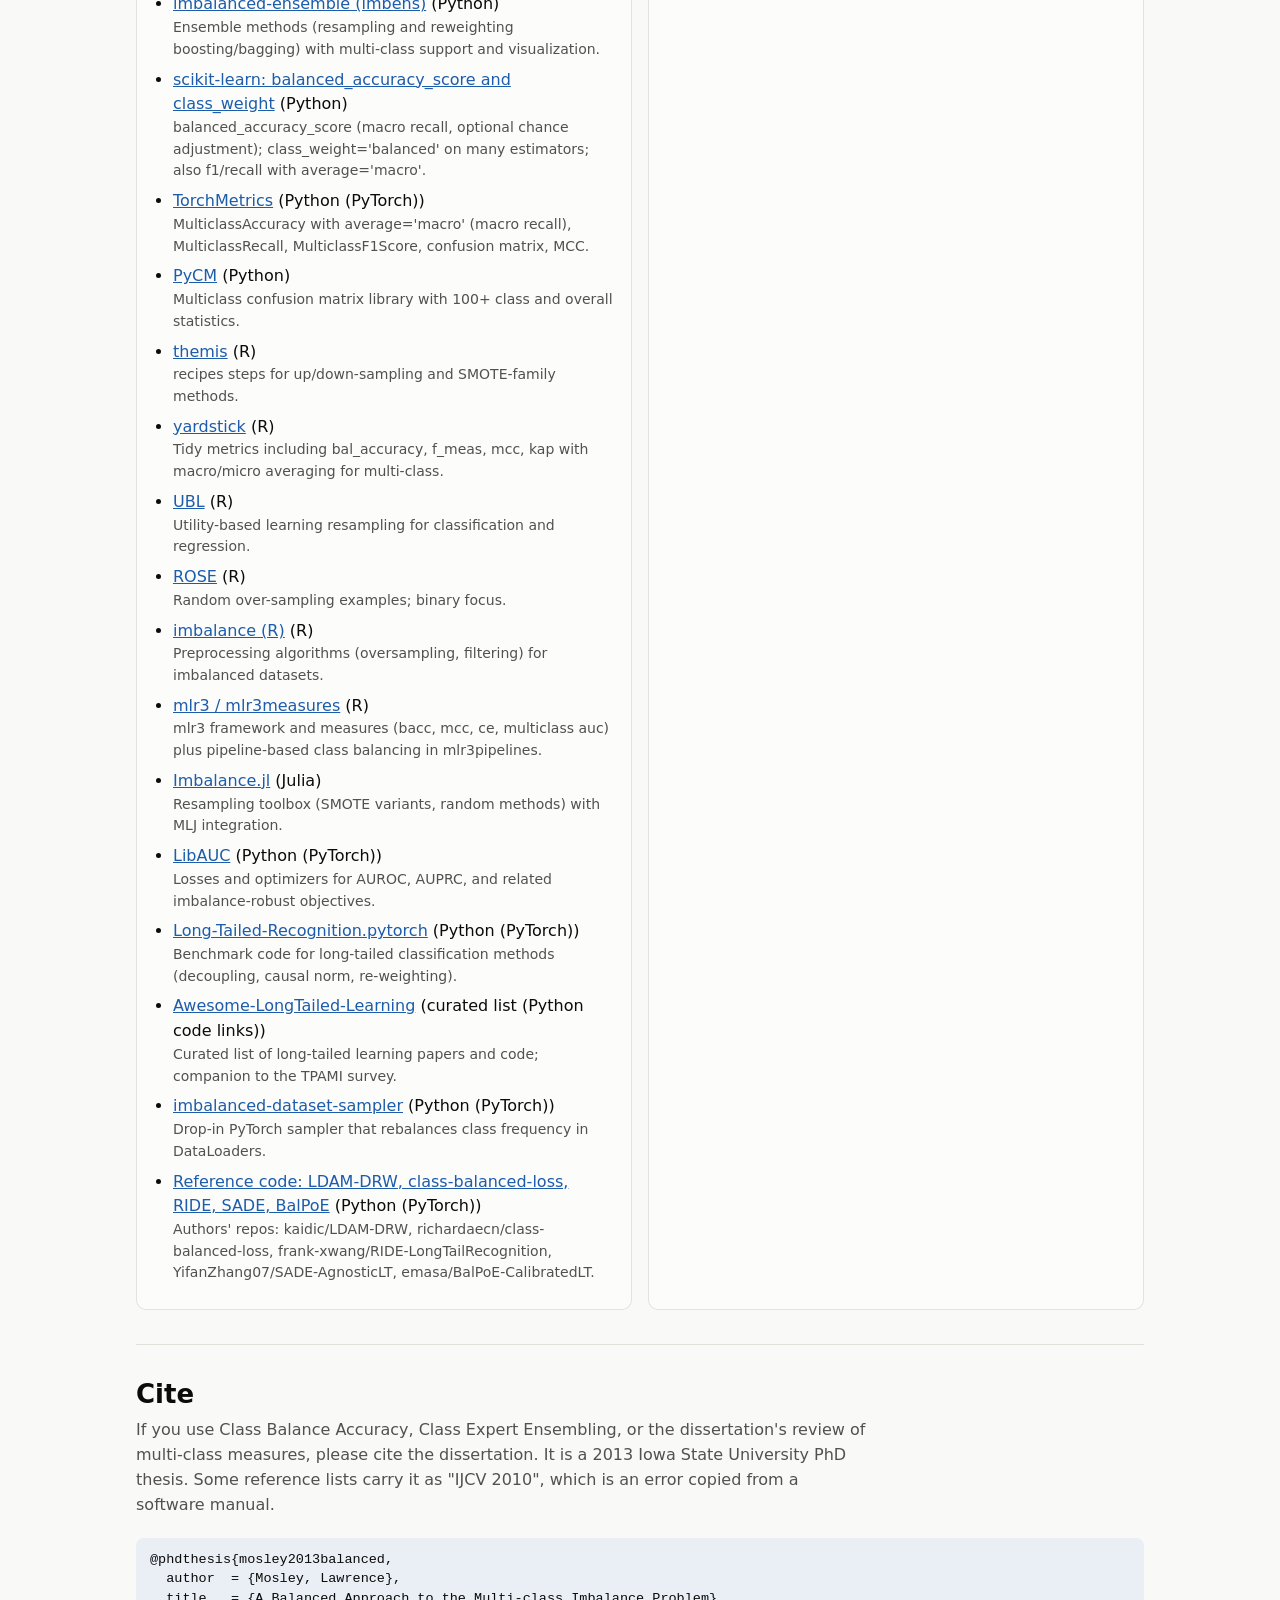
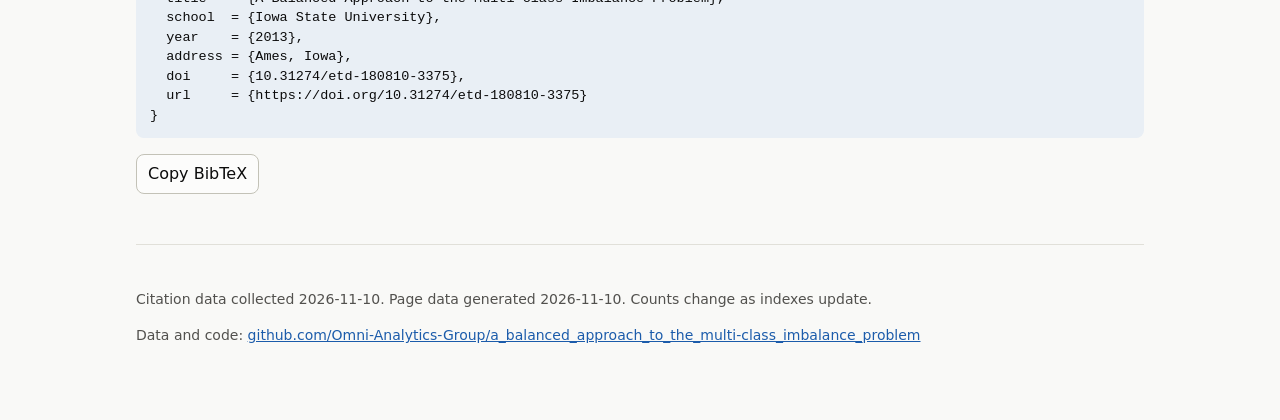
==== commit 3802017d: "docs: link the dissertation's ideas to deep learning and large language models Add a README subsecti" ====
--- a/docs/index.html
+++ b/docs/index.html
@@ -93,27 +93,27 @@
 
       <section id="lineage">
         <h2>2013 to today</h2>
-        <p class="section-note">The dissertation made five moves that later became common practice in machine learning. The later work listed here follows the same line of thought. It does not necessarily descend from the dissertation.</p>
+        <p class="section-note">The dissertation made five moves that later became common practice in machine learning. The later work listed here follows the same line of thought. It does not necessarily descend from the dissertation. The same questions now come up for deep networks and large language models, where classes have become tasks, training sets have become pre-training corpora, and ensembles have become routers.</p>
         <div class="card lineage">
           <div class="row">
             <div><div class="then">A metric built for skewed classes</div><div class="chapter">Class Balance Accuracy, Chapter 3</div></div>
-            <p>Later metrics extend the idea directly: relevance-weighted CBA (Branco et al., 2017), the Class Balance Metrics family (Luque et al., 2019), and the Imbalance Accuracy Metric (Mortaz, 2020). Large validation efforts such as Metrics Reloaded (2024) now treat class imbalance as a first question when choosing a metric.</p>
+            <p>Later metrics extend the idea directly: relevance-weighted CBA (Branco et al., 2017), the Class Balance Metrics family (Luque et al., 2019), and the Imbalance Accuracy Metric (Mortaz, 2020). Large validation efforts such as Metrics Reloaded (2024) now treat class imbalance as a first question when choosing a metric. In foundation models the long tail sits in the pre-training data: a language model's accuracy on a fact tracks how often it appeared in pre-training (Kandpal et al., 2023), and robustness work reports worst-group accuracy next to the average (Sagawa et al., 2020).</p>
           </div>
           <div class="row">
             <div><div class="then">Report several metrics, not one</div><div class="chapter">Measure comparisons, Chapters 2 and 3</div></div>
-            <p>The dissertation compares accuracy, balanced accuracy, G-mean, F-score, MCC, and entropy measures side by side and shows where each fails. Model Cards (2019), the case for MCC over F1 and accuracy (2020), and HELM for language models (2022) made multi-metric reporting the norm.</p>
+            <p>The dissertation compares accuracy, balanced accuracy, G-mean, F-score, MCC, and entropy measures side by side and shows where each fails. Model Cards (2019), the case for MCC over F1 and accuracy (2020), and HELM for language models (2022) made multi-metric reporting the norm. Several metrics became several benchmarks: GLUE (2019) and BIG-bench (2022) score a model on many tasks at once, and The Benchmark Lottery (2021) showed that rankings change with the choice of tasks, the way they change with the choice of metric.</p>
           </div>
           <div class="row">
             <div><div class="then">Optimize the balanced objective</div><div class="chapter">Instance selection by CBA, Chapter 4</div></div>
-            <p>Chapter 4 selects training subsets to maximize CBA instead of accuracy. Deep learning reached the same goal through the loss: focal loss (2017), class-balanced loss and LDAM (2019), and logit adjustment (2021), which targets balanced error directly.</p>
+            <p>Chapter 4 selects training subsets to maximize CBA instead of accuracy. Deep learning reached the same goal through the loss: focal loss (2017), class-balanced loss and LDAM (2019), and logit adjustment (2021), which targets balanced error directly. Instance selection itself returned as data pruning (2021, 2022), and DRoP (2025) found that existing pruning algorithms can produce highly biased classifiers, and set pruning ratios class by class to protect the worst-performing class.</p>
           </div>
           <div class="row">
             <div><div class="then">One expert per class</div><div class="chapter">Class Expert Ensembling, Chapter 5</div></div>
-            <p>Class Expert Ensembling assigns the best model to each class with an assignment program. Long-tailed recognition later built multi-expert models on the same intuition: LFME (2020), RIDE and ACE (2021), SADE (2022), and BalPoE (2023). Mixture-of-experts routing now runs inside large language models such as Mixtral (2024).</p>
+            <p>Class Expert Ensembling assigns the best model to each class with an assignment program. Long-tailed recognition later built multi-expert models on the same intuition: LFME (2020), RIDE and ACE (2021), SADE (2022), and BalPoE (2023). Mixture-of-experts routing now runs inside large language models such as Mixtral (2024). Between models, routers pick the language model best suited to each task or query: Shnitzer et al. (2023), FrugalGPT (2023), and RouteLLM (2025).</p>
           </div>
           <div class="row">
             <div><div class="then">Ship the code</div><div class="chapter">The climbR package, Chapter 6</div></div>
-            <p>The dissertation closed with an open-source R package and a call for a shared repository of imbalance tools. That role is now filled by imbalanced-learn (2017), PyCM (2018), Multi-Imbalance (2019), and reproducibility checklists at the major conferences (2021).</p>
+            <p>The dissertation closed with an open-source R package and a call for a shared repository of imbalance tools. That role is now filled by imbalanced-learn (2017), PyCM (2018), Multi-Imbalance (2019), and reproducibility checklists at the major conferences (2021). For language models, Hugging Face Evaluate (2022) and the lm-eval harness (2024) are shared homes for evaluation code.</p>
           </div>
         </div>
       </section>
